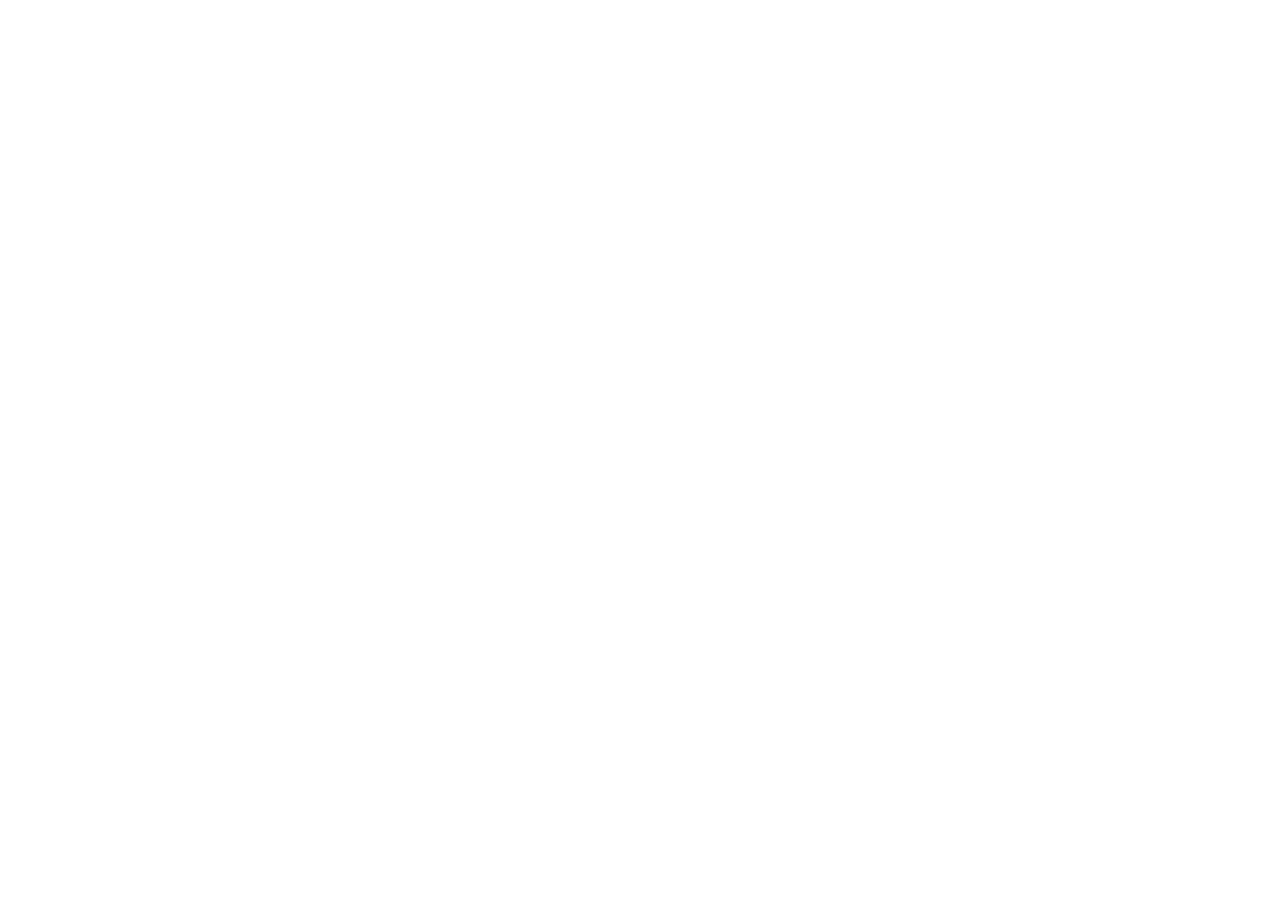
==== index.html @ 17b84e67 "init project" ====
<!DOCTYPE html>
<html lang="en">

<head>
    <meta charset="UTF-8">
    <meta name="viewport" content="width=device-width, initial-scale=1.0">
    <title>Document</title>
</head>

<body>

</body>

</html>
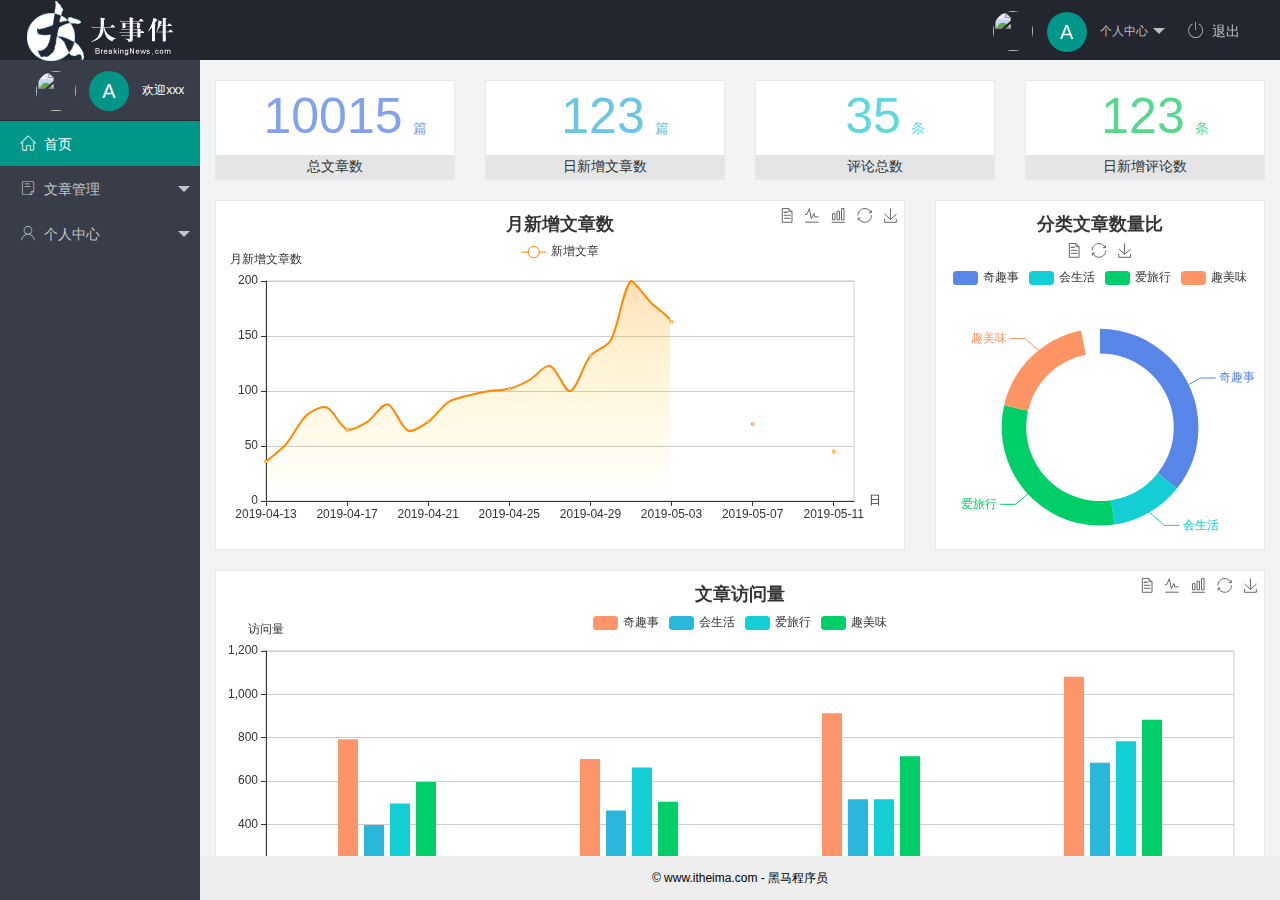
==== commit dbd48afc: "完成了主页功能的开发" ====
--- a/index.html
+++ b/index.html
@@ -4,11 +4,120 @@
 <head>
     <meta charset="UTF-8">
     <meta name="viewport" content="width=device-width, initial-scale=1.0">
-    <title>Document</title>
+    <title>后台主页</title>
+    <!-- 导入layui样式表 -->
+    <link rel="stylesheet" href="./assets/lib/layui/css/layui.css">
+    <!-- 导入第三方图标库 -->
+    <link rel="stylesheet" href="./assets/fonts/iconfont.css">
+    <!-- 导入自己的样式表 -->
+    <link rel="stylesheet" href="./assets/css/index.css">
 </head>
 
-<body>
+<body class="layui-layout-body">
+    <div class="layui-layout layui-layout-admin">
+        <div class="layui-header">
+            <div class="layui-logo">
+                <img src="./assets/images/logo.png" alt="" />
+            </div>
+            <!-- 头部区域（可配合layui已有的水平导航） -->
+            <ul class="layui-nav layui-layout-right">
+                <li class="layui-nav-item">
+                    <a href="javascript:;" class="userinfo">
+                        <img src="http://t.cn/RCzsdCq" class="layui-nav-img">
+                        <span class="text-avatar">A</span> 个人中心
+                    </a>
+                    <dl class="layui-nav-child">
+                        <dd><a href="">基本资料</a></dd>
+                        <dd><a href="">更换头像</a></dd>
+                        <dd><a href="">重置密码</a></dd>
+                    </dl>
+                </li>
+                <li class="layui-nav-item">
+                    <a href="javascript:;" id="btnLogout">
+                        <span class="iconfont icon-tuichu"></span>退出
+                    </a>
+                </li>
+            </ul>
+        </div>
 
+        <div class="layui-side layui-bg-black">
+            <div class="layui-side-scroll">
+                <div class="userinfo">
+                    <img src="http://t.cn/RCzsdCq" class="layui-nav-img">
+                    <span class="text-avatar">A</span>
+                    <span id="welcome">欢迎xxx</span>
+                </div>
+                <!-- 左侧导航区域（可配合layui已有的垂直导航） -->
+                <ul class="layui-nav layui-nav-tree" lay-shrink="all">
+                    <li class="layui-nav-item layui-this">
+                        <a href="./home/dashboard.html" target="fm"> <span class="iconfont icon-home"></span>首页
+                        </a>
+                    </li>
+                    <li class="layui-nav-item">
+                        <a class="" href="javascript:;">
+                            <span class="iconfont icon-16"></span>文章管理
+                        </a>
+                        <dl class="layui-nav-child">
+                            <dd>
+                                <a href="javascript:;">
+                                    <i class="layui-icon layui-icon-app"></i>文章类别
+                                </a>
+                            </dd>
+                            <dd>
+                                <a href="javascript:;">
+                                    <i class="layui-icon layui-icon-app"></i>文章列表
+                                </a>
+                            </dd>
+                            <dd>
+                                <a href="javascript:;">
+                                    <i class="layui-icon layui-icon-app"></i>发布文章
+                                </a>
+                            </dd>
+                        </dl>
+                    </li>
+                    <li class="layui-nav-item">
+                        <a href="javascript:;">
+                            <span class="iconfont icon-user"></span>个人中心
+                        </a>
+                        <dl class="layui-nav-child">
+                            <dd>
+                                <a href="javascript:;">
+                                    <i class="layui-icon layui-icon-app"></i>基本资料
+                                </a>
+                            </dd>
+                            <dd>
+                                <a href="javascript:;">
+                                    <i class="layui-icon layui-icon-app"></i>更换头像
+                                </a>
+                            </dd>
+                            <dd>
+                                <a href="javascript:;">
+                                    <i class="layui-icon layui-icon-app"></i>重置密码
+                                </a>
+                            </dd>
+                        </dl>
+                    </li>
+                </ul>
+            </div>
+        </div>
+
+        <div class="layui-body">
+            <!-- 内容主体区域 -->
+            <iframe src="./home/dashboard.html" frameborder="0" name="fm"></iframe>
+        </div>
+
+        <div class="layui-footer">
+            <!-- 底部固定区域 -->
+            © www.itheima.com - 黑马程序员
+        </div>
+    </div>
+
+    <script src="./assets/lib/layui/layui.all.js"></script>
+    <!-- 导入jQuery -->
+    <script src="./assets/lib/jquery.js"></script>
+    <script src="./assets/js/baseAPI.js"></script>
+    <!-- 导入自己的JS -->
+    <script src="./assets/js/index.js"></script>
 </body>
 
 </html>--- a/assets/lib/layui/css/layui.css
+++ b/assets/lib/layui/css/layui.css
@@ -0,0 +1,2 @@
+/** layui-v2.5.5 MIT License By https://www.layui.com */
+ .layui-inline,img{display:inline-block;vertical-align:middle}h1,h2,h3,h4,h5,h6{font-weight:400}.layui-edge,.layui-header,.layui-inline,.layui-main{position:relative}.layui-body,.layui-edge,.layui-elip{overflow:hidden}.layui-btn,.layui-edge,.layui-inline,img{vertical-align:middle}.layui-btn,.layui-disabled,.layui-icon,.layui-unselect{-moz-user-select:none;-webkit-user-select:none;-ms-user-select:none}.layui-elip,.layui-form-checkbox span,.layui-form-pane .layui-form-label{text-overflow:ellipsis;white-space:nowrap}.layui-breadcrumb,.layui-tree-btnGroup{visibility:hidden}blockquote,body,button,dd,div,dl,dt,form,h1,h2,h3,h4,h5,h6,input,li,ol,p,pre,td,textarea,th,ul{margin:0;padding:0;-webkit-tap-highlight-color:rgba(0,0,0,0)}a:active,a:hover{outline:0}img{border:none}li{list-style:none}table{border-collapse:collapse;border-spacing:0}h4,h5,h6{font-size:100%}button,input,optgroup,option,select,textarea{font-family:inherit;font-size:inherit;font-style:inherit;font-weight:inherit;outline:0}pre{white-space:pre-wrap;white-space:-moz-pre-wrap;white-space:-pre-wrap;white-space:-o-pre-wrap;word-wrap:break-word}body{line-height:24px;font:14px Helvetica Neue,Helvetica,PingFang SC,Tahoma,Arial,sans-serif}hr{height:1px;margin:10px 0;border:0;clear:both}a{color:#333;text-decoration:none}a:hover{color:#777}a cite{font-style:normal;*cursor:pointer}.layui-border-box,.layui-border-box *{box-sizing:border-box}.layui-box,.layui-box *{box-sizing:content-box}.layui-clear{clear:both;*zoom:1}.layui-clear:after{content:'\20';clear:both;*zoom:1;display:block;height:0}.layui-inline{*display:inline;*zoom:1}.layui-edge{display:inline-block;width:0;height:0;border-width:6px;border-style:dashed;border-color:transparent}.layui-edge-top{top:-4px;border-bottom-color:#999;border-bottom-style:solid}.layui-edge-right{border-left-color:#999;border-left-style:solid}.layui-edge-bottom{top:2px;border-top-color:#999;border-top-style:solid}.layui-edge-left{border-right-color:#999;border-right-style:solid}.layui-disabled,.layui-disabled:hover{color:#d2d2d2!important;cursor:not-allowed!important}.layui-circle{border-radius:100%}.layui-show{display:block!important}.layui-hide{display:none!important}@font-face{font-family:layui-icon;src:url(../font/iconfont.eot?v=250);src:url(../font/iconfont.eot?v=250#iefix) format('embedded-opentype'),url(../font/iconfont.woff2?v=250) format('woff2'),url(../font/iconfont.woff?v=250) format('woff'),url(../font/iconfont.ttf?v=250) format('truetype'),url(../font/iconfont.svg?v=250#layui-icon) format('svg')}.layui-icon{font-family:layui-icon!important;font-size:16px;font-style:normal;-webkit-font-smoothing:antialiased;-moz-osx-font-smoothing:grayscale}.layui-icon-reply-fill:before{content:"\e611"}.layui-icon-set-fill:before{content:"\e614"}.layui-icon-menu-fill:before{content:"\e60f"}.layui-icon-search:before{content:"\e615"}.layui-icon-share:before{content:"\e641"}.layui-icon-set-sm:before{content:"\e620"}.layui-icon-engine:before{content:"\e628"}.layui-icon-close:before{content:"\1006"}.layui-icon-close-fill:before{content:"\1007"}.layui-icon-chart-screen:before{content:"\e629"}.layui-icon-star:before{content:"\e600"}.layui-icon-circle-dot:before{content:"\e617"}.layui-icon-chat:before{content:"\e606"}.layui-icon-release:before{content:"\e609"}.layui-icon-list:before{content:"\e60a"}.layui-icon-chart:before{content:"\e62c"}.layui-icon-ok-circle:before{content:"\1005"}.layui-icon-layim-theme:before{content:"\e61b"}.layui-icon-table:before{content:"\e62d"}.layui-icon-right:before{content:"\e602"}.layui-icon-left:before{content:"\e603"}.layui-icon-cart-simple:before{content:"\e698"}.layui-icon-face-cry:before{content:"\e69c"}.layui-icon-face-smile:before{content:"\e6af"}.layui-icon-survey:before{content:"\e6b2"}.layui-icon-tree:before{content:"\e62e"}.layui-icon-upload-circle:before{content:"\e62f"}.layui-icon-add-circle:before{content:"\e61f"}.layui-icon-download-circle:before{content:"\e601"}.layui-icon-templeate-1:before{content:"\e630"}.layui-icon-util:before{content:"\e631"}.layui-icon-face-surprised:before{content:"\e664"}.layui-icon-edit:before{content:"\e642"}.layui-icon-speaker:before{content:"\e645"}.layui-icon-down:before{content:"\e61a"}.layui-icon-file:before{content:"\e621"}.layui-icon-layouts:before{content:"\e632"}.layui-icon-rate-half:before{content:"\e6c9"}.layui-icon-add-circle-fine:before{content:"\e608"}.layui-icon-prev-circle:before{content:"\e633"}.layui-icon-read:before{content:"\e705"}.layui-icon-404:before{content:"\e61c"}.layui-icon-carousel:before{content:"\e634"}.layui-icon-help:before{content:"\e607"}.layui-icon-code-circle:before{content:"\e635"}.layui-icon-water:before{content:"\e636"}.layui-icon-username:before{content:"\e66f"}.layui-icon-find-fill:before{content:"\e670"}.layui-icon-about:before{content:"\e60b"}.layui-icon-location:before{content:"\e715"}.layui-icon-up:before{content:"\e619"}.layui-icon-pause:before{content:"\e651"}.layui-icon-date:before{content:"\e637"}.layui-icon-layim-uploadfile:before{content:"\e61d"}.layui-icon-delete:before{content:"\e640"}.layui-icon-play:before{content:"\e652"}.layui-icon-top:before{content:"\e604"}.layui-icon-friends:before{content:"\e612"}.layui-icon-refresh-3:before{content:"\e9aa"}.layui-icon-ok:before{content:"\e605"}.layui-icon-layer:before{content:"\e638"}.layui-icon-face-smile-fine:before{content:"\e60c"}.layui-icon-dollar:before{content:"\e659"}.layui-icon-group:before{content:"\e613"}.layui-icon-layim-download:before{content:"\e61e"}.layui-icon-picture-fine:before{content:"\e60d"}.layui-icon-link:before{content:"\e64c"}.layui-icon-diamond:before{content:"\e735"}.layui-icon-log:before{content:"\e60e"}.layui-icon-rate-solid:before{content:"\e67a"}.layui-icon-fonts-del:before{content:"\e64f"}.layui-icon-unlink:before{content:"\e64d"}.layui-icon-fonts-clear:before{content:"\e639"}.layui-icon-triangle-r:before{content:"\e623"}.layui-icon-circle:before{content:"\e63f"}.layui-icon-radio:before{content:"\e643"}.layui-icon-align-center:before{content:"\e647"}.layui-icon-align-right:before{content:"\e648"}.layui-icon-align-left:before{content:"\e649"}.layui-icon-loading-1:before{content:"\e63e"}.layui-icon-return:before{content:"\e65c"}.layui-icon-fonts-strong:before{content:"\e62b"}.layui-icon-upload:before{content:"\e67c"}.layui-icon-dialogue:before{content:"\e63a"}.layui-icon-video:before{content:"\e6ed"}.layui-icon-headset:before{content:"\e6fc"}.layui-icon-cellphone-fine:before{content:"\e63b"}.layui-icon-add-1:before{content:"\e654"}.layui-icon-face-smile-b:before{content:"\e650"}.layui-icon-fonts-html:before{content:"\e64b"}.layui-icon-form:before{content:"\e63c"}.layui-icon-cart:before{content:"\e657"}.layui-icon-camera-fill:before{content:"\e65d"}.layui-icon-tabs:before{content:"\e62a"}.layui-icon-fonts-code:before{content:"\e64e"}.layui-icon-fire:before{content:"\e756"}.layui-icon-set:before{content:"\e716"}.layui-icon-fonts-u:before{content:"\e646"}.layui-icon-triangle-d:before{content:"\e625"}.layui-icon-tips:before{content:"\e702"}.layui-icon-picture:before{content:"\e64a"}.layui-icon-more-vertical:before{content:"\e671"}.layui-icon-flag:before{content:"\e66c"}.layui-icon-loading:before{content:"\e63d"}.layui-icon-fonts-i:before{content:"\e644"}.layui-icon-refresh-1:before{content:"\e666"}.layui-icon-rmb:before{content:"\e65e"}.layui-icon-home:before{content:"\e68e"}.layui-icon-user:before{content:"\e770"}.layui-icon-notice:before{content:"\e667"}.layui-icon-login-weibo:before{content:"\e675"}.layui-icon-voice:before{content:"\e688"}.layui-icon-upload-drag:before{content:"\e681"}.layui-icon-login-qq:before{content:"\e676"}.layui-icon-snowflake:before{content:"\e6b1"}.layui-icon-file-b:before{content:"\e655"}.layui-icon-template:before{content:"\e663"}.layui-icon-auz:before{content:"\e672"}.layui-icon-console:before{content:"\e665"}.layui-icon-app:before{content:"\e653"}.layui-icon-prev:before{content:"\e65a"}.layui-icon-website:before{content:"\e7ae"}.layui-icon-next:before{content:"\e65b"}.layui-icon-component:before{content:"\e857"}.layui-icon-more:before{content:"\e65f"}.layui-icon-login-wechat:before{content:"\e677"}.layui-icon-shrink-right:before{content:"\e668"}.layui-icon-spread-left:before{content:"\e66b"}.layui-icon-camera:before{content:"\e660"}.layui-icon-note:before{content:"\e66e"}.layui-icon-refresh:before{content:"\e669"}.layui-icon-female:before{content:"\e661"}.layui-icon-male:before{content:"\e662"}.layui-icon-password:before{content:"\e673"}.layui-icon-senior:before{content:"\e674"}.layui-icon-theme:before{content:"\e66a"}.layui-icon-tread:before{content:"\e6c5"}.layui-icon-praise:before{content:"\e6c6"}.layui-icon-star-fill:before{content:"\e658"}.layui-icon-rate:before{content:"\e67b"}.layui-icon-template-1:before{content:"\e656"}.layui-icon-vercode:before{content:"\e679"}.layui-icon-cellphone:before{content:"\e678"}.layui-icon-screen-full:before{content:"\e622"}.layui-icon-screen-restore:before{content:"\e758"}.layui-icon-cols:before{content:"\e610"}.layui-icon-export:before{content:"\e67d"}.layui-icon-print:before{content:"\e66d"}.layui-icon-slider:before{content:"\e714"}.layui-icon-addition:before{content:"\e624"}.layui-icon-subtraction:before{content:"\e67e"}.layui-icon-service:before{content:"\e626"}.layui-icon-transfer:before{content:"\e691"}.layui-main{width:1140px;margin:0 auto}.layui-header{z-index:1000;height:60px}.layui-header a:hover{transition:all .5s;-webkit-transition:all .5s}.layui-side{position:fixed;left:0;top:0;bottom:0;z-index:999;width:200px;overflow-x:hidden}.layui-side-scroll{position:relative;width:220px;height:100%;overflow-x:hidden}.layui-body{position:absolute;left:200px;right:0;top:0;bottom:0;z-index:998;width:auto;overflow-y:auto;box-sizing:border-box}.layui-layout-body{overflow:hidden}.layui-layout-admin .layui-header{background-color:#23262E}.layui-layout-admin .layui-side{top:60px;width:200px;overflow-x:hidden}.layui-layout-admin .layui-body{position:fixed;top:60px;bottom:44px}.layui-layout-admin .layui-main{width:auto;margin:0 15px}.layui-layout-admin .layui-footer{position:fixed;left:200px;right:0;bottom:0;height:44px;line-height:44px;padding:0 15px;background-color:#eee}.layui-layout-admin .layui-logo{position:absolute;left:0;top:0;width:200px;height:100%;line-height:60px;text-align:center;color:#009688;font-size:16px}.layui-layout-admin .layui-header .layui-nav{background:0 0}.layui-layout-left{position:absolute!important;left:200px;top:0}.layui-layout-right{position:absolute!important;right:0;top:0}.layui-container{position:relative;margin:0 auto;padding:0 15px;box-sizing:border-box}.layui-fluid{position:relative;margin:0 auto;padding:0 15px}.layui-row:after,.layui-row:before{content:'';display:block;clear:both}.layui-col-lg1,.layui-col-lg10,.layui-col-lg11,.layui-col-lg12,.layui-col-lg2,.layui-col-lg3,.layui-col-lg4,.layui-col-lg5,.layui-col-lg6,.layui-col-lg7,.layui-col-lg8,.layui-col-lg9,.layui-col-md1,.layui-col-md10,.layui-col-md11,.layui-col-md12,.layui-col-md2,.layui-col-md3,.layui-col-md4,.layui-col-md5,.layui-col-md6,.layui-col-md7,.layui-col-md8,.layui-col-md9,.layui-col-sm1,.layui-col-sm10,.layui-col-sm11,.layui-col-sm12,.layui-col-sm2,.layui-col-sm3,.layui-col-sm4,.layui-col-sm5,.layui-col-sm6,.layui-col-sm7,.layui-col-sm8,.layui-col-sm9,.layui-col-xs1,.layui-col-xs10,.layui-col-xs11,.layui-col-xs12,.layui-col-xs2,.layui-col-xs3,.layui-col-xs4,.layui-col-xs5,.layui-col-xs6,.layui-col-xs7,.layui-col-xs8,.layui-col-xs9{position:relative;display:block;box-sizing:border-box}.layui-col-xs1,.layui-col-xs10,.layui-col-xs11,.layui-col-xs12,.layui-col-xs2,.layui-col-xs3,.layui-col-xs4,.layui-col-xs5,.layui-col-xs6,.layui-col-xs7,.layui-col-xs8,.layui-col-xs9{float:left}.layui-col-xs1{width:8.33333333%}.layui-col-xs2{width:16.66666667%}.layui-col-xs3{width:25%}.layui-col-xs4{width:33.33333333%}.layui-col-xs5{width:41.66666667%}.layui-col-xs6{width:50%}.layui-col-xs7{width:58.33333333%}.layui-col-xs8{width:66.66666667%}.layui-col-xs9{width:75%}.layui-col-xs10{width:83.33333333%}.layui-col-xs11{width:91.66666667%}.layui-col-xs12{width:100%}.layui-col-xs-offset1{margin-left:8.33333333%}.layui-col-xs-offset2{margin-left:16.66666667%}.layui-col-xs-offset3{margin-left:25%}.layui-col-xs-offset4{margin-left:33.33333333%}.layui-col-xs-offset5{margin-left:41.66666667%}.layui-col-xs-offset6{margin-left:50%}.layui-col-xs-offset7{margin-left:58.33333333%}.layui-col-xs-offset8{margin-left:66.66666667%}.layui-col-xs-offset9{margin-left:75%}.layui-col-xs-offset10{margin-left:83.33333333%}.layui-col-xs-offset11{margin-left:91.66666667%}.layui-col-xs-offset12{margin-left:100%}@media screen and (max-width:768px){.layui-hide-xs{display:none!important}.layui-show-xs-block{display:block!important}.layui-show-xs-inline{display:inline!important}.layui-show-xs-inline-block{display:inline-block!important}}@media screen and (min-width:768px){.layui-container{width:750px}.layui-hide-sm{display:none!important}.layui-show-sm-block{display:block!important}.layui-show-sm-inline{display:inline!important}.layui-show-sm-inline-block{display:inline-block!important}.layui-col-sm1,.layui-col-sm10,.layui-col-sm11,.layui-col-sm12,.layui-col-sm2,.layui-col-sm3,.layui-col-sm4,.layui-col-sm5,.layui-col-sm6,.layui-col-sm7,.layui-col-sm8,.layui-col-sm9{float:left}.layui-col-sm1{width:8.33333333%}.layui-col-sm2{width:16.66666667%}.layui-col-sm3{width:25%}.layui-col-sm4{width:33.33333333%}.layui-col-sm5{width:41.66666667%}.layui-col-sm6{width:50%}.layui-col-sm7{width:58.33333333%}.layui-col-sm8{width:66.66666667%}.layui-col-sm9{width:75%}.layui-col-sm10{width:83.33333333%}.layui-col-sm11{width:91.66666667%}.layui-col-sm12{width:100%}.layui-col-sm-offset1{margin-left:8.33333333%}.layui-col-sm-offset2{margin-left:16.66666667%}.layui-col-sm-offset3{margin-left:25%}.layui-col-sm-offset4{margin-left:33.33333333%}.layui-col-sm-offset5{margin-left:41.66666667%}.layui-col-sm-offset6{margin-left:50%}.layui-col-sm-offset7{margin-left:58.33333333%}.layui-col-sm-offset8{margin-left:66.66666667%}.layui-col-sm-offset9{margin-left:75%}.layui-col-sm-offset10{margin-left:83.33333333%}.layui-col-sm-offset11{margin-left:91.66666667%}.layui-col-sm-offset12{margin-left:100%}}@media screen and (min-width:992px){.layui-container{width:970px}.layui-hide-md{display:none!important}.layui-show-md-block{display:block!important}.layui-show-md-inline{display:inline!important}.layui-show-md-inline-block{display:inline-block!important}.layui-col-md1,.layui-col-md10,.layui-col-md11,.layui-col-md12,.layui-col-md2,.layui-col-md3,.layui-col-md4,.layui-col-md5,.layui-col-md6,.layui-col-md7,.layui-col-md8,.layui-col-md9{float:left}.layui-col-md1{width:8.33333333%}.layui-col-md2{width:16.66666667%}.layui-col-md3{width:25%}.layui-col-md4{width:33.33333333%}.layui-col-md5{width:41.66666667%}.layui-col-md6{width:50%}.layui-col-md7{width:58.33333333%}.layui-col-md8{width:66.66666667%}.layui-col-md9{width:75%}.layui-col-md10{width:83.33333333%}.layui-col-md11{width:91.66666667%}.layui-col-md12{width:100%}.layui-col-md-offset1{margin-left:8.33333333%}.layui-col-md-offset2{margin-left:16.66666667%}.layui-col-md-offset3{margin-left:25%}.layui-col-md-offset4{margin-left:33.33333333%}.layui-col-md-offset5{margin-left:41.66666667%}.layui-col-md-offset6{margin-left:50%}.layui-col-md-offset7{margin-left:58.33333333%}.layui-col-md-offset8{margin-left:66.66666667%}.layui-col-md-offset9{margin-left:75%}.layui-col-md-offset10{margin-left:83.33333333%}.layui-col-md-offset11{margin-left:91.66666667%}.layui-col-md-offset12{margin-left:100%}}@media screen and (min-width:1200px){.layui-container{width:1170px}.layui-hide-lg{display:none!important}.layui-show-lg-block{display:block!important}.layui-show-lg-inline{display:inline!important}.layui-show-lg-inline-block{display:inline-block!important}.layui-col-lg1,.layui-col-lg10,.layui-col-lg11,.layui-col-lg12,.layui-col-lg2,.layui-col-lg3,.layui-col-lg4,.layui-col-lg5,.layui-col-lg6,.layui-col-lg7,.layui-col-lg8,.layui-col-lg9{float:left}.layui-col-lg1{width:8.33333333%}.layui-col-lg2{width:16.66666667%}.layui-col-lg3{width:25%}.layui-col-lg4{width:33.33333333%}.layui-col-lg5{width:41.66666667%}.layui-col-lg6{width:50%}.layui-col-lg7{width:58.33333333%}.layui-col-lg8{width:66.66666667%}.layui-col-lg9{width:75%}.layui-col-lg10{width:83.33333333%}.layui-col-lg11{width:91.66666667%}.layui-col-lg12{width:100%}.layui-col-lg-offset1{margin-left:8.33333333%}.layui-col-lg-offset2{margin-left:16.66666667%}.layui-col-lg-offset3{margin-left:25%}.layui-col-lg-offset4{margin-left:33.33333333%}.layui-col-lg-offset5{margin-left:41.66666667%}.layui-col-lg-offset6{margin-left:50%}.layui-col-lg-offset7{margin-left:58.33333333%}.layui-col-lg-offset8{margin-left:66.66666667%}.layui-col-lg-offset9{margin-left:75%}.layui-col-lg-offset10{margin-left:83.33333333%}.layui-col-lg-offset11{margin-left:91.66666667%}.layui-col-lg-offset12{margin-left:100%}}.layui-col-space1{margin:-.5px}.layui-col-space1>*{padding:.5px}.layui-col-space3{margin:-1.5px}.layui-col-space3>*{padding:1.5px}.layui-col-space5{margin:-2.5px}.layui-col-space5>*{padding:2.5px}.layui-col-space8{margin:-3.5px}.layui-col-space8>*{padding:3.5px}.layui-col-space10{margin:-5px}.layui-col-space10>*{padding:5px}.layui-col-space12{margin:-6px}.layui-col-space12>*{padding:6px}.layui-col-space15{margin:-7.5px}.layui-col-space15>*{padding:7.5px}.layui-col-space18{margin:-9px}.layui-col-space18>*{padding:9px}.layui-col-space20{margin:-10px}.layui-col-space20>*{padding:10px}.layui-col-space22{margin:-11px}.layui-col-space22>*{padding:11px}.layui-col-space25{margin:-12.5px}.layui-col-space25>*{padding:12.5px}.layui-col-space30{margin:-15px}.layui-col-space30>*{padding:15px}.layui-btn,.layui-input,.layui-select,.layui-textarea,.layui-upload-button{outline:0;-webkit-appearance:none;transition:all .3s;-webkit-transition:all .3s;box-sizing:border-box}.layui-elem-quote{margin-bottom:10px;padding:15px;line-height:22px;border-left:5px solid #009688;border-radius:0 2px 2px 0;background-color:#f2f2f2}.layui-quote-nm{border-style:solid;border-width:1px 1px 1px 5px;background:0 0}.layui-elem-field{margin-bottom:10px;padding:0;border-width:1px;border-style:solid}.layui-elem-field legend{margin-left:20px;padding:0 10px;font-size:20px;font-weight:300}.layui-field-title{margin:10px 0 20px;border-width:1px 0 0}.layui-field-box{padding:10px 15px}.layui-field-title .layui-field-box{padding:10px 0}.layui-progress{position:relative;height:6px;border-radius:20px;background-color:#e2e2e2}.layui-progress-bar{position:absolute;left:0;top:0;width:0;max-width:100%;height:6px;border-radius:20px;text-align:right;background-color:#5FB878;transition:all .3s;-webkit-transition:all .3s}.layui-progress-big,.layui-progress-big .layui-progress-bar{height:18px;line-height:18px}.layui-progress-text{position:relative;top:-20px;line-height:18px;font-size:12px;color:#666}.layui-progress-big .layui-progress-text{position:static;padding:0 10px;color:#fff}.layui-collapse{border-width:1px;border-style:solid;border-radius:2px}.layui-colla-content,.layui-colla-item{border-top-width:1px;border-top-style:solid}.layui-colla-item:first-child{border-top:none}.layui-colla-title{position:relative;height:42px;line-height:42px;padding:0 15px 0 35px;color:#333;background-color:#f2f2f2;cursor:pointer;font-size:14px;overflow:hidden}.layui-colla-content{display:none;padding:10px 15px;line-height:22px;color:#666}.layui-colla-icon{position:absolute;left:15px;top:0;font-size:14px}.layui-card{margin-bottom:15px;border-radius:2px;background-color:#fff;box-shadow:0 1px 2px 0 rgba(0,0,0,.05)}.layui-card:last-child{margin-bottom:0}.layui-card-header{position:relative;height:42px;line-height:42px;padding:0 15px;border-bottom:1px solid #f6f6f6;color:#333;border-radius:2px 2px 0 0;font-size:14px}.layui-bg-black,.layui-bg-blue,.layui-bg-cyan,.layui-bg-green,.layui-bg-orange,.layui-bg-red{color:#fff!important}.layui-card-body{position:relative;padding:10px 15px;line-height:24px}.layui-card-body[pad15]{padding:15px}.layui-card-body[pad20]{padding:20px}.layui-card-body .layui-table{margin:5px 0}.layui-card .layui-tab{margin:0}.layui-panel-window{position:relative;padding:15px;border-radius:0;border-top:5px solid #E6E6E6;background-color:#fff}.layui-auxiliar-moving{position:fixed;left:0;right:0;top:0;bottom:0;width:100%;height:100%;background:0 0;z-index:9999999999}.layui-form-label,.layui-form-mid,.layui-form-select,.layui-input-block,.layui-input-inline,.layui-textarea{position:relative}.layui-bg-red{background-color:#FF5722!important}.layui-bg-orange{background-color:#FFB800!important}.layui-bg-green{background-color:#009688!important}.layui-bg-cyan{background-color:#2F4056!important}.layui-bg-blue{background-color:#1E9FFF!important}.layui-bg-black{background-color:#393D49!important}.layui-bg-gray{background-color:#eee!important;color:#666!important}.layui-badge-rim,.layui-colla-content,.layui-colla-item,.layui-collapse,.layui-elem-field,.layui-form-pane .layui-form-item[pane],.layui-form-pane .layui-form-label,.layui-input,.layui-layedit,.layui-layedit-tool,.layui-quote-nm,.layui-select,.layui-tab-bar,.layui-tab-card,.layui-tab-title,.layui-tab-title .layui-this:after,.layui-textarea{border-color:#e6e6e6}.layui-timeline-item:before,hr{background-color:#e6e6e6}.layui-text{line-height:22px;font-size:14px;color:#666}.layui-text h1,.layui-text h2,.layui-text h3{font-weight:500;color:#333}.layui-text h1{font-size:30px}.layui-text h2{font-size:24px}.layui-text h3{font-size:18px}.layui-text a:not(.layui-btn){color:#01AAED}.layui-text a:not(.layui-btn):hover{text-decoration:underline}.layui-text ul{padding:5px 0 5px 15px}.layui-text ul li{margin-top:5px;list-style-type:disc}.layui-text em,.layui-word-aux{color:#999!important;padding:0 5px!important}.layui-btn{display:inline-block;height:38px;line-height:38px;padding:0 18px;background-color:#009688;color:#fff;white-space:nowrap;text-align:center;font-size:14px;border:none;border-radius:2px;cursor:pointer}.layui-btn:hover{opacity:.8;filter:alpha(opacity=80);color:#fff}.layui-btn:active{opacity:1;filter:alpha(opacity=100)}.layui-btn+.layui-btn{margin-left:10px}.layui-btn-container{font-size:0}.layui-btn-container .layui-btn{margin-right:10px;margin-bottom:10px}.layui-btn-container .layui-btn+.layui-btn{margin-left:0}.layui-table .layui-btn-container .layui-btn{margin-bottom:9px}.layui-btn-radius{border-radius:100px}.layui-btn .layui-icon{margin-right:3px;font-size:18px;vertical-align:bottom;vertical-align:middle\9}.layui-btn-primary{border:1px solid #C9C9C9;background-color:#fff;color:#555}.layui-btn-primary:hover{border-color:#009688;color:#333}.layui-btn-normal{background-color:#1E9FFF}.layui-btn-warm{background-color:#FFB800}.layui-btn-danger{background-color:#FF5722}.layui-btn-checked{background-color:#5FB878}.layui-btn-disabled,.layui-btn-disabled:active,.layui-btn-disabled:hover{border:1px solid #e6e6e6;background-color:#FBFBFB;color:#C9C9C9;cursor:not-allowed;opacity:1}.layui-btn-lg{height:44px;line-height:44px;padding:0 25px;font-size:16px}.layui-btn-sm{height:30px;line-height:30px;padding:0 10px;font-size:12px}.layui-btn-sm i{font-size:16px!important}.layui-btn-xs{height:22px;line-height:22px;padding:0 5px;font-size:12px}.layui-btn-xs i{font-size:14px!important}.layui-btn-group{display:inline-block;vertical-align:middle;font-size:0}.layui-btn-group .layui-btn{margin-left:0!important;margin-right:0!important;border-left:1px solid rgba(255,255,255,.5);border-radius:0}.layui-btn-group .layui-btn-primary{border-left:none}.layui-btn-group .layui-btn-primary:hover{border-color:#C9C9C9;color:#009688}.layui-btn-group .layui-btn:first-child{border-left:none;border-radius:2px 0 0 2px}.layui-btn-group .layui-btn-primary:first-child{border-left:1px solid #c9c9c9}.layui-btn-group .layui-btn:last-child{border-radius:0 2px 2px 0}.layui-btn-group .layui-btn+.layui-btn{margin-left:0}.layui-btn-group+.layui-btn-group{margin-left:10px}.layui-btn-fluid{width:100%}.layui-input,.layui-select,.layui-textarea{height:38px;line-height:1.3;line-height:38px\9;border-width:1px;border-style:solid;background-color:#fff;border-radius:2px}.layui-input::-webkit-input-placeholder,.layui-select::-webkit-input-placeholder,.layui-textarea::-webkit-input-placeholder{line-height:1.3}.layui-input,.layui-textarea{display:block;width:100%;padding-left:10px}.layui-input:hover,.layui-textarea:hover{border-color:#D2D2D2!important}.layui-input:focus,.layui-textarea:focus{border-color:#C9C9C9!important}.layui-textarea{min-height:100px;height:auto;line-height:20px;padding:6px 10px;resize:vertical}.layui-select{padding:0 10px}.layui-form input[type=checkbox],.layui-form input[type=radio],.layui-form select{display:none}.layui-form [lay-ignore]{display:initial}.layui-form-item{margin-bottom:15px;clear:both;*zoom:1}.layui-form-item:after{content:'\20';clear:both;*zoom:1;display:block;height:0}.layui-form-label{float:left;display:block;padding:9px 15px;width:80px;font-weight:400;line-height:20px;text-align:right}.layui-form-label-col{display:block;float:none;padding:9px 0;line-height:20px;text-align:left}.layui-form-item .layui-inline{margin-bottom:5px;margin-right:10px}.layui-input-block{margin-left:110px;min-height:36px}.layui-input-inline{display:inline-block;vertical-align:middle}.layui-form-item .layui-input-inline{float:left;width:190px;margin-right:10px}.layui-form-text .layui-input-inline{width:auto}.layui-form-mid{float:left;display:block;padding:9px 0!important;line-height:20px;margin-right:10px}.layui-form-danger+.layui-form-select .layui-input,.layui-form-danger:focus{border-color:#FF5722!important}.layui-form-select .layui-input{padding-right:30px;cursor:pointer}.layui-form-select .layui-edge{position:absolute;right:10px;top:50%;margin-top:-3px;cursor:pointer;border-width:6px;border-top-color:#c2c2c2;border-top-style:solid;transition:all .3s;-webkit-transition:all .3s}.layui-form-select dl{display:none;position:absolute;left:0;top:42px;padding:5px 0;z-index:899;min-width:100%;border:1px solid #d2d2d2;max-height:300px;overflow-y:auto;background-color:#fff;border-radius:2px;box-shadow:0 2px 4px rgba(0,0,0,.12);box-sizing:border-box}.layui-form-select dl dd,.layui-form-select dl dt{padding:0 10px;line-height:36px;white-space:nowrap;overflow:hidden;text-overflow:ellipsis}.layui-form-select dl dt{font-size:12px;color:#999}.layui-form-select dl dd{cursor:pointer}.layui-form-select dl dd:hover{background-color:#f2f2f2;-webkit-transition:.5s all;transition:.5s all}.layui-form-select .layui-select-group dd{padding-left:20px}.layui-form-select dl dd.layui-select-tips{padding-left:10px!important;color:#999}.layui-form-select dl dd.layui-this{background-color:#5FB878;color:#fff}.layui-form-checkbox,.layui-form-select dl dd.layui-disabled{background-color:#fff}.layui-form-selected dl{display:block}.layui-form-checkbox,.layui-form-checkbox *,.layui-form-switch{display:inline-block;vertical-align:middle}.layui-form-selected .layui-edge{margin-top:-9px;-webkit-transform:rotate(180deg);transform:rotate(180deg);margin-top:-3px\9}:root .layui-form-selected .layui-edge{margin-top:-9px\0/IE9}.layui-form-selectup dl{top:auto;bottom:42px}.layui-select-none{margin:5px 0;text-align:center;color:#999}.layui-select-disabled .layui-disabled{border-color:#eee!important}.layui-select-disabled .layui-edge{border-top-color:#d2d2d2}.layui-form-checkbox{position:relative;height:30px;line-height:30px;margin-right:10px;padding-right:30px;cursor:pointer;font-size:0;-webkit-transition:.1s linear;transition:.1s linear;box-sizing:border-box}.layui-form-checkbox span{padding:0 10px;height:100%;font-size:14px;border-radius:2px 0 0 2px;background-color:#d2d2d2;color:#fff;overflow:hidden}.layui-form-checkbox:hover span{background-color:#c2c2c2}.layui-form-checkbox i{position:absolute;right:0;top:0;width:30px;height:28px;border:1px solid #d2d2d2;border-left:none;border-radius:0 2px 2px 0;color:#fff;font-size:20px;text-align:center}.layui-form-checkbox:hover i{border-color:#c2c2c2;color:#c2c2c2}.layui-form-checked,.layui-form-checked:hover{border-color:#5FB878}.layui-form-checked span,.layui-form-checked:hover span{background-color:#5FB878}.layui-form-checked i,.layui-form-checked:hover i{color:#5FB878}.layui-form-item .layui-form-checkbox{margin-top:4px}.layui-form-checkbox[lay-skin=primary]{height:auto!important;line-height:normal!important;min-width:18px;min-height:18px;border:none!important;margin-right:0;padding-left:28px;padding-right:0;background:0 0}.layui-form-checkbox[lay-skin=primary] span{padding-left:0;padding-right:15px;line-height:18px;background:0 0;color:#666}.layui-form-checkbox[lay-skin=primary] i{right:auto;left:0;width:16px;height:16px;line-height:16px;border:1px solid #d2d2d2;font-size:12px;border-radius:2px;background-color:#fff;-webkit-transition:.1s linear;transition:.1s linear}.layui-form-checkbox[lay-skin=primary]:hover i{border-color:#5FB878;color:#fff}.layui-form-checked[lay-skin=primary] i{border-color:#5FB878!important;background-color:#5FB878;color:#fff}.layui-checkbox-disbaled[lay-skin=primary] span{background:0 0!important;color:#c2c2c2}.layui-checkbox-disbaled[lay-skin=primary]:hover i{border-color:#d2d2d2}.layui-form-item .layui-form-checkbox[lay-skin=primary]{margin-top:10px}.layui-form-switch{position:relative;height:22px;line-height:22px;min-width:35px;padding:0 5px;margin-top:8px;border:1px solid #d2d2d2;border-radius:20px;cursor:pointer;background-color:#fff;-webkit-transition:.1s linear;transition:.1s linear}.layui-form-switch i{position:absolute;left:5px;top:3px;width:16px;height:16px;border-radius:20px;background-color:#d2d2d2;-webkit-transition:.1s linear;transition:.1s linear}.layui-form-switch em{position:relative;top:0;width:25px;margin-left:21px;padding:0!important;text-align:center!important;color:#999!important;font-style:normal!important;font-size:12px}.layui-form-onswitch{border-color:#5FB878;background-color:#5FB878}.layui-checkbox-disbaled,.layui-checkbox-disbaled i{border-color:#e2e2e2!important}.layui-form-onswitch i{left:100%;margin-left:-21px;background-color:#fff}.layui-form-onswitch em{margin-left:5px;margin-right:21px;color:#fff!important}.layui-checkbox-disbaled span{background-color:#e2e2e2!important}.layui-checkbox-disbaled:hover i{color:#fff!important}[lay-radio]{display:none}.layui-form-radio,.layui-form-radio *{display:inline-block;vertical-align:middle}.layui-form-radio{line-height:28px;margin:6px 10px 0 0;padding-right:10px;cursor:pointer;font-size:0}.layui-form-radio *{font-size:14px}.layui-form-radio>i{margin-right:8px;font-size:22px;color:#c2c2c2}.layui-form-radio>i:hover,.layui-form-radioed>i{color:#5FB878}.layui-radio-disbaled>i{color:#e2e2e2!important}.layui-form-pane .layui-form-label{width:110px;padding:8px 15px;height:38px;line-height:20px;border-width:1px;border-style:solid;border-radius:2px 0 0 2px;text-align:center;background-color:#FBFBFB;overflow:hidden;box-sizing:border-box}.layui-form-pane .layui-input-inline{margin-left:-1px}.layui-form-pane .layui-input-block{margin-left:110px;left:-1px}.layui-form-pane .layui-input{border-radius:0 2px 2px 0}.layui-form-pane .layui-form-text .layui-form-label{float:none;width:100%;border-radius:2px;box-sizing:border-box;text-align:left}.layui-form-pane .layui-form-text .layui-input-inline{display:block;margin:0;top:-1px;clear:both}.layui-form-pane .layui-form-text .layui-input-block{margin:0;left:0;top:-1px}.layui-form-pane .layui-form-text .layui-textarea{min-height:100px;border-radius:0 0 2px 2px}.layui-form-pane .layui-form-checkbox{margin:4px 0 4px 10px}.layui-form-pane .layui-form-radio,.layui-form-pane .layui-form-switch{margin-top:6px;margin-left:10px}.layui-form-pane .layui-form-item[pane]{position:relative;border-width:1px;border-style:solid}.layui-form-pane .layui-form-item[pane] .layui-form-label{position:absolute;left:0;top:0;height:100%;border-width:0 1px 0 0}.layui-form-pane .layui-form-item[pane] .layui-input-inline{margin-left:110px}@media screen and (max-width:450px){.layui-form-item .layui-form-label{text-overflow:ellipsis;overflow:hidden;white-space:nowrap}.layui-form-item .layui-inline{display:block;margin-right:0;margin-bottom:20px;clear:both}.layui-form-item .layui-inline:after{content:'\20';clear:both;display:block;height:0}.layui-form-item .layui-input-inline{display:block;float:none;left:-3px;width:auto;margin:0 0 10px 112px}.layui-form-item .layui-input-inline+.layui-form-mid{margin-left:110px;top:-5px;padding:0}.layui-form-item .layui-form-checkbox{margin-right:5px;margin-bottom:5px}}.layui-layedit{border-width:1px;border-style:solid;border-radius:2px}.layui-layedit-tool{padding:3px 5px;border-bottom-width:1px;border-bottom-style:solid;font-size:0}.layedit-tool-fixed{position:fixed;top:0;border-top:1px solid #e2e2e2}.layui-layedit-tool .layedit-tool-mid,.layui-layedit-tool .layui-icon{display:inline-block;vertical-align:middle;text-align:center;font-size:14px}.layui-layedit-tool .layui-icon{position:relative;width:32px;height:30px;line-height:30px;margin:3px 5px;color:#777;cursor:pointer;border-radius:2px}.layui-layedit-tool .layui-icon:hover{color:#393D49}.layui-layedit-tool .layui-icon:active{color:#000}.layui-layedit-tool .layedit-tool-active{background-color:#e2e2e2;color:#000}.layui-layedit-tool .layui-disabled,.layui-layedit-tool .layui-disabled:hover{color:#d2d2d2;cursor:not-allowed}.layui-layedit-tool .layedit-tool-mid{width:1px;height:18px;margin:0 10px;background-color:#d2d2d2}.layedit-tool-html{width:50px!important;font-size:30px!important}.layedit-tool-b,.layedit-tool-code,.layedit-tool-help{font-size:16px!important}.layedit-tool-d,.layedit-tool-face,.layedit-tool-image,.layedit-tool-unlink{font-size:18px!important}.layedit-tool-image input{position:absolute;font-size:0;left:0;top:0;width:100%;height:100%;opacity:.01;filter:Alpha(opacity=1);cursor:pointer}.layui-layedit-iframe iframe{display:block;width:100%}#LAY_layedit_code{overflow:hidden}.layui-laypage{display:inline-block;*display:inline;*zoom:1;vertical-align:middle;margin:10px 0;font-size:0}.layui-laypage>a:first-child,.layui-laypage>a:first-child em{border-radius:2px 0 0 2px}.layui-laypage>a:last-child,.layui-laypage>a:last-child em{border-radius:0 2px 2px 0}.layui-laypage>:first-child{margin-left:0!important}.layui-laypage>:last-child{margin-right:0!important}.layui-laypage a,.layui-laypage button,.layui-laypage input,.layui-laypage select,.layui-laypage span{border:1px solid #e2e2e2}.layui-laypage a,.layui-laypage span{display:inline-block;*display:inline;*zoom:1;vertical-align:middle;padding:0 15px;height:28px;line-height:28px;margin:0 -1px 5px 0;background-color:#fff;color:#333;font-size:12px}.layui-flow-more a *,.layui-laypage input,.layui-table-view select[lay-ignore]{display:inline-block}.layui-laypage a:hover{color:#009688}.layui-laypage em{font-style:normal}.layui-laypage .layui-laypage-spr{color:#999;font-weight:700}.layui-laypage a{text-decoration:none}.layui-laypage .layui-laypage-curr{position:relative}.layui-laypage .layui-laypage-curr em{position:relative;color:#fff}.layui-laypage .layui-laypage-curr .layui-laypage-em{position:absolute;left:-1px;top:-1px;padding:1px;width:100%;height:100%;background-color:#009688}.layui-laypage-em{border-radius:2px}.layui-laypage-next em,.layui-laypage-prev em{font-family:Sim sun;font-size:16px}.layui-laypage .layui-laypage-count,.layui-laypage .layui-laypage-limits,.layui-laypage .layui-laypage-refresh,.layui-laypage .layui-laypage-skip{margin-left:10px;margin-right:10px;padding:0;border:none}.layui-laypage .layui-laypage-limits,.layui-laypage .layui-laypage-refresh{vertical-align:top}.layui-laypage .layui-laypage-refresh i{font-size:18px;cursor:pointer}.layui-laypage select{height:22px;padding:3px;border-radius:2px;cursor:pointer}.layui-laypage .layui-laypage-skip{height:30px;line-height:30px;color:#999}.layui-laypage button,.layui-laypage input{height:30px;line-height:30px;border-radius:2px;vertical-align:top;background-color:#fff;box-sizing:border-box}.layui-laypage input{width:40px;margin:0 10px;padding:0 3px;text-align:center}.layui-laypage input:focus,.layui-laypage select:focus{border-color:#009688!important}.layui-laypage button{margin-left:10px;padding:0 10px;cursor:pointer}.layui-table,.layui-table-view{margin:10px 0}.layui-flow-more{margin:10px 0;text-align:center;color:#999;font-size:14px}.layui-flow-more a{height:32px;line-height:32px}.layui-flow-more a *{vertical-align:top}.layui-flow-more a cite{padding:0 20px;border-radius:3px;background-color:#eee;color:#333;font-style:normal}.layui-flow-more a cite:hover{opacity:.8}.layui-flow-more a i{font-size:30px;color:#737383}.layui-table{width:100%;background-color:#fff;color:#666}.layui-table tr{transition:all .3s;-webkit-transition:all .3s}.layui-table th{text-align:left;font-weight:400}.layui-table tbody tr:hover,.layui-table thead tr,.layui-table-click,.layui-table-header,.layui-table-hover,.layui-table-mend,.layui-table-patch,.layui-table-tool,.layui-table-total,.layui-table-total tr,.layui-table[lay-even] tr:nth-child(even){background-color:#f2f2f2}.layui-table td,.layui-table th,.layui-table-col-set,.layui-table-fixed-r,.layui-table-grid-down,.layui-table-header,.layui-table-page,.layui-table-tips-main,.layui-table-tool,.layui-table-total,.layui-table-view,.layui-table[lay-skin=line],.layui-table[lay-skin=row]{border-width:1px;border-style:solid;border-color:#e6e6e6}.layui-table td,.layui-table th{position:relative;padding:9px 15px;min-height:20px;line-height:20px;font-size:14px}.layui-table[lay-skin=line] td,.layui-table[lay-skin=line] th{border-width:0 0 1px}.layui-table[lay-skin=row] td,.layui-table[lay-skin=row] th{border-width:0 1px 0 0}.layui-table[lay-skin=nob] td,.layui-table[lay-skin=nob] th{border:none}.layui-table img{max-width:100px}.layui-table[lay-size=lg] td,.layui-table[lay-size=lg] th{padding:15px 30px}.layui-table-view .layui-table[lay-size=lg] .layui-table-cell{height:40px;line-height:40px}.layui-table[lay-size=sm] td,.layui-table[lay-size=sm] th{font-size:12px;padding:5px 10px}.layui-table-view .layui-table[lay-size=sm] .layui-table-cell{height:20px;line-height:20px}.layui-table[lay-data]{display:none}.layui-table-box{position:relative;overflow:hidden}.layui-table-view .layui-table{position:relative;width:auto;margin:0}.layui-table-view .layui-table[lay-skin=line]{border-width:0 1px 0 0}.layui-table-view .layui-table[lay-skin=row]{border-width:0 0 1px}.layui-table-view .layui-table td,.layui-table-view .layui-table th{padding:5px 0;border-top:none;border-left:none}.layui-table-view .layui-table th.layui-unselect .layui-table-cell span{cursor:pointer}.layui-table-view .layui-table td{cursor:default}.layui-table-view .layui-table td[data-edit=text]{cursor:text}.layui-table-view .layui-form-checkbox[lay-skin=primary] i{width:18px;height:18px}.layui-table-view .layui-form-radio{line-height:0;padding:0}.layui-table-view .layui-form-radio>i{margin:0;font-size:20px}.layui-table-init{position:absolute;left:0;top:0;width:100%;height:100%;text-align:center;z-index:110}.layui-table-init .layui-icon{position:absolute;left:50%;top:50%;margin:-15px 0 0 -15px;font-size:30px;color:#c2c2c2}.layui-table-header{border-width:0 0 1px;overflow:hidden}.layui-table-header .layui-table{margin-bottom:-1px}.layui-table-tool .layui-inline[lay-event]{position:relative;width:26px;height:26px;padding:5px;line-height:16px;margin-right:10px;text-align:center;color:#333;border:1px solid #ccc;cursor:pointer;-webkit-transition:.5s all;transition:.5s all}.layui-table-tool .layui-inline[lay-event]:hover{border:1px solid #999}.layui-table-tool-temp{padding-right:120px}.layui-table-tool-self{position:absolute;right:17px;top:10px}.layui-table-tool .layui-table-tool-self .layui-inline[lay-event]{margin:0 0 0 10px}.layui-table-tool-panel{position:absolute;top:29px;left:-1px;padding:5px 0;min-width:150px;min-height:40px;border:1px solid #d2d2d2;text-align:left;overflow-y:auto;background-color:#fff;box-shadow:0 2px 4px rgba(0,0,0,.12)}.layui-table-cell,.layui-table-tool-panel li{overflow:hidden;text-overflow:ellipsis;white-space:nowrap}.layui-table-tool-panel li{padding:0 10px;line-height:30px;-webkit-transition:.5s all;transition:.5s all}.layui-table-tool-panel li .layui-form-checkbox[lay-skin=primary]{width:100%;padding-left:28px}.layui-table-tool-panel li:hover{background-color:#f2f2f2}.layui-table-tool-panel li .layui-form-checkbox[lay-skin=primary] i{position:absolute;left:0;top:0}.layui-table-tool-panel li .layui-form-checkbox[lay-skin=primary] span{padding:0}.layui-table-tool .layui-table-tool-self .layui-table-tool-panel{left:auto;right:-1px}.layui-table-col-set{position:absolute;right:0;top:0;width:20px;height:100%;border-width:0 0 0 1px;background-color:#fff}.layui-table-sort{width:10px;height:20px;margin-left:5px;cursor:pointer!important}.layui-table-sort .layui-edge{position:absolute;left:5px;border-width:5px}.layui-table-sort .layui-table-sort-asc{top:3px;border-top:none;border-bottom-style:solid;border-bottom-color:#b2b2b2}.layui-table-sort .layui-table-sort-asc:hover{border-bottom-color:#666}.layui-table-sort .layui-table-sort-desc{bottom:5px;border-bottom:none;border-top-style:solid;border-top-color:#b2b2b2}.layui-table-sort .layui-table-sort-desc:hover{border-top-color:#666}.layui-table-sort[lay-sort=asc] .layui-table-sort-asc{border-bottom-color:#000}.layui-table-sort[lay-sort=desc] .layui-table-sort-desc{border-top-color:#000}.layui-table-cell{height:28px;line-height:28px;padding:0 15px;position:relative;box-sizing:border-box}.layui-table-cell .layui-form-checkbox[lay-skin=primary]{top:-1px;padding:0}.layui-table-cell .layui-table-link{color:#01AAED}.laytable-cell-checkbox,.laytable-cell-numbers,.laytable-cell-radio,.laytable-cell-space{padding:0;text-align:center}.layui-table-body{position:relative;overflow:auto;margin-right:-1px;margin-bottom:-1px}.layui-table-body .layui-none{line-height:26px;padding:15px;text-align:center;color:#999}.layui-table-fixed{position:absolute;left:0;top:0;z-index:101}.layui-table-fixed .layui-table-body{overflow:hidden}.layui-table-fixed-l{box-shadow:0 -1px 8px rgba(0,0,0,.08)}.layui-table-fixed-r{left:auto;right:-1px;border-width:0 0 0 1px;box-shadow:-1px 0 8px rgba(0,0,0,.08)}.layui-table-fixed-r .layui-table-header{position:relative;overflow:visible}.layui-table-mend{position:absolute;right:-49px;top:0;height:100%;width:50px}.layui-table-tool{position:relative;z-index:890;width:100%;min-height:50px;line-height:30px;padding:10px 15px;border-width:0 0 1px}.layui-table-tool .layui-btn-container{margin-bottom:-10px}.layui-table-page,.layui-table-total{border-width:1px 0 0;margin-bottom:-1px;overflow:hidden}.layui-table-page{position:relative;width:100%;padding:7px 7px 0;height:41px;font-size:12px;white-space:nowrap}.layui-table-page>div{height:26px}.layui-table-page .layui-laypage{margin:0}.layui-table-page .layui-laypage a,.layui-table-page .layui-laypage span{height:26px;line-height:26px;margin-bottom:10px;border:none;background:0 0}.layui-table-page .layui-laypage a,.layui-table-page .layui-laypage span.layui-laypage-curr{padding:0 12px}.layui-table-page .layui-laypage span{margin-left:0;padding:0}.layui-table-page .layui-laypage .layui-laypage-prev{margin-left:-7px!important}.layui-table-page .layui-laypage .layui-laypage-curr .layui-laypage-em{left:0;top:0;padding:0}.layui-table-page .layui-laypage button,.layui-table-page .layui-laypage input{height:26px;line-height:26px}.layui-table-page .layui-laypage input{width:40px}.layui-table-page .layui-laypage button{padding:0 10px}.layui-table-page select{height:18px}.layui-table-patch .layui-table-cell{padding:0;width:30px}.layui-table-edit{position:absolute;left:0;top:0;width:100%;height:100%;padding:0 14px 1px;border-radius:0;box-shadow:1px 1px 20px rgba(0,0,0,.15)}.layui-table-edit:focus{border-color:#5FB878!important}select.layui-table-edit{padding:0 0 0 10px;border-color:#C9C9C9}.layui-table-view .layui-form-checkbox,.layui-table-view .layui-form-radio,.layui-table-view .layui-form-switch{top:0;margin:0;box-sizing:content-box}.layui-table-view .layui-form-checkbox{top:-1px;height:26px;line-height:26px}.layui-table-view .layui-form-checkbox i{height:26px}.layui-table-grid .layui-table-cell{overflow:visible}.layui-table-grid-down{position:absolute;top:0;right:0;width:26px;height:100%;padding:5px 0;border-width:0 0 0 1px;text-align:center;background-color:#fff;color:#999;cursor:pointer}.layui-table-grid-down .layui-icon{position:absolute;top:50%;left:50%;margin:-8px 0 0 -8px}.layui-table-grid-down:hover{background-color:#fbfbfb}body .layui-table-tips .layui-layer-content{background:0 0;padding:0;box-shadow:0 1px 6px rgba(0,0,0,.12)}.layui-table-tips-main{margin:-44px 0 0 -1px;max-height:150px;padding:8px 15px;font-size:14px;overflow-y:scroll;background-color:#fff;color:#666}.layui-table-tips-c{position:absolute;right:-3px;top:-13px;width:20px;height:20px;padding:3px;cursor:pointer;background-color:#666;border-radius:50%;color:#fff}.layui-table-tips-c:hover{background-color:#777}.layui-table-tips-c:before{position:relative;right:-2px}.layui-upload-file{display:none!important;opacity:.01;filter:Alpha(opacity=1)}.layui-upload-drag,.layui-upload-form,.layui-upload-wrap{display:inline-block}.layui-upload-list{margin:10px 0}.layui-upload-choose{padding:0 10px;color:#999}.layui-upload-drag{position:relative;padding:30px;border:1px dashed #e2e2e2;background-color:#fff;text-align:center;cursor:pointer;color:#999}.layui-upload-drag .layui-icon{font-size:50px;color:#009688}.layui-upload-drag[lay-over]{border-color:#009688}.layui-upload-iframe{position:absolute;width:0;height:0;border:0;visibility:hidden}.layui-upload-wrap{position:relative;vertical-align:middle}.layui-upload-wrap .layui-upload-file{display:block!important;position:absolute;left:0;top:0;z-index:10;font-size:100px;width:100%;height:100%;opacity:.01;filter:Alpha(opacity=1);cursor:pointer}.layui-transfer-active,.layui-transfer-box{display:inline-block;vertical-align:middle}.layui-transfer-box,.layui-transfer-header,.layui-transfer-search{border-width:0;border-style:solid;border-color:#e6e6e6}.layui-transfer-box{position:relative;border-width:1px;width:200px;height:360px;border-radius:2px;background-color:#fff}.layui-transfer-box .layui-form-checkbox{width:100%;margin:0!important}.layui-transfer-header{height:38px;line-height:38px;padding:0 10px;border-bottom-width:1px}.layui-transfer-search{position:relative;padding:10px;border-bottom-width:1px}.layui-transfer-search .layui-input{height:32px;padding-left:30px;font-size:12px}.layui-transfer-search .layui-icon-search{position:absolute;left:20px;top:50%;margin-top:-8px;color:#666}.layui-transfer-active{margin:0 15px}.layui-transfer-active .layui-btn{display:block;margin:0;padding:0 15px;background-color:#5FB878;border-color:#5FB878;color:#fff}.layui-transfer-active .layui-btn-disabled{background-color:#FBFBFB;border-color:#e6e6e6;color:#C9C9C9}.layui-transfer-active .layui-btn:first-child{margin-bottom:15px}.layui-transfer-active .layui-btn .layui-icon{margin:0;font-size:14px!important}.layui-transfer-data{padding:5px 0;overflow:auto}.layui-transfer-data li{height:32px;line-height:32px;padding:0 10px}.layui-transfer-data li:hover{background-color:#f2f2f2;transition:.5s all}.layui-transfer-data .layui-none{padding:15px 10px;text-align:center;color:#999}.layui-nav{position:relative;padding:0 20px;background-color:#393D49;color:#fff;border-radius:2px;font-size:0;box-sizing:border-box}.layui-nav *{font-size:14px}.layui-nav .layui-nav-item{position:relative;display:inline-block;*display:inline;*zoom:1;vertical-align:middle;line-height:60px}.layui-nav .layui-nav-item a{display:block;padding:0 20px;color:#fff;color:rgba(255,255,255,.7);transition:all .3s;-webkit-transition:all .3s}.layui-nav .layui-this:after,.layui-nav-bar,.layui-nav-tree .layui-nav-itemed:after{position:absolute;left:0;top:0;width:0;height:5px;background-color:#5FB878;transition:all .2s;-webkit-transition:all .2s}.layui-nav-bar{z-index:1000}.layui-nav .layui-nav-item a:hover,.layui-nav .layui-this a{color:#fff}.layui-nav .layui-this:after{content:'';top:auto;bottom:0;width:100%}.layui-nav-img{width:30px;height:30px;margin-right:10px;border-radius:50%}.layui-nav .layui-nav-more{content:'';width:0;height:0;border-style:solid dashed dashed;border-color:#fff transparent transparent;overflow:hidden;cursor:pointer;transition:all .2s;-webkit-transition:all .2s;position:absolute;top:50%;right:3px;margin-top:-3px;border-width:6px;border-top-color:rgba(255,255,255,.7)}.layui-nav .layui-nav-mored,.layui-nav-itemed>a .layui-nav-more{margin-top:-9px;border-style:dashed dashed solid;border-color:transparent transparent #fff}.layui-nav-child{display:none;position:absolute;left:0;top:65px;min-width:100%;line-height:36px;padding:5px 0;box-shadow:0 2px 4px rgba(0,0,0,.12);border:1px solid #d2d2d2;background-color:#fff;z-index:100;border-radius:2px;white-space:nowrap}.layui-nav .layui-nav-child a{color:#333}.layui-nav .layui-nav-child a:hover{background-color:#f2f2f2;color:#000}.layui-nav-child dd{position:relative}.layui-nav .layui-nav-child dd.layui-this a,.layui-nav-child dd.layui-this{background-color:#5FB878;color:#fff}.layui-nav-child dd.layui-this:after{display:none}.layui-nav-tree{width:200px;padding:0}.layui-nav-tree .layui-nav-item{display:block;width:100%;line-height:45px}.layui-nav-tree .layui-nav-item a{position:relative;height:45px;line-height:45px;text-overflow:ellipsis;overflow:hidden;white-space:nowrap}.layui-nav-tree .layui-nav-item a:hover{background-color:#4E5465}.layui-nav-tree .layui-nav-bar{width:5px;height:0;background-color:#009688}.layui-nav-tree .layui-nav-child dd.layui-this,.layui-nav-tree .layui-nav-child dd.layui-this a,.layui-nav-tree .layui-this,.layui-nav-tree .layui-this>a,.layui-nav-tree .layui-this>a:hover{background-color:#009688;color:#fff}.layui-nav-tree .layui-this:after{display:none}.layui-nav-itemed>a,.layui-nav-tree .layui-nav-title a,.layui-nav-tree .layui-nav-title a:hover{color:#fff!important}.layui-nav-tree .layui-nav-child{position:relative;z-index:0;top:0;border:none;box-shadow:none}.layui-nav-tree .layui-nav-child a{height:40px;line-height:40px;color:#fff;color:rgba(255,255,255,.7)}.layui-nav-tree .layui-nav-child,.layui-nav-tree .layui-nav-child a:hover{background:0 0;color:#fff}.layui-nav-tree .layui-nav-more{right:10px}.layui-nav-itemed>.layui-nav-child{display:block;padding:0;background-color:rgba(0,0,0,.3)!important}.layui-nav-itemed>.layui-nav-child>.layui-this>.layui-nav-child{display:block}.layui-nav-side{position:fixed;top:0;bottom:0;left:0;overflow-x:hidden;z-index:999}.layui-bg-blue .layui-nav-bar,.layui-bg-blue .layui-nav-itemed:after,.layui-bg-blue .layui-this:after{background-color:#93D1FF}.layui-bg-blue .layui-nav-child dd.layui-this{background-color:#1E9FFF}.layui-bg-blue .layui-nav-itemed>a,.layui-nav-tree.layui-bg-blue .layui-nav-title a,.layui-nav-tree.layui-bg-blue .layui-nav-title a:hover{background-color:#007DDB!important}.layui-breadcrumb{font-size:0}.layui-breadcrumb>*{font-size:14px}.layui-breadcrumb a{color:#999!important}.layui-breadcrumb a:hover{color:#5FB878!important}.layui-breadcrumb a cite{color:#666;font-style:normal}.layui-breadcrumb span[lay-separator]{margin:0 10px;color:#999}.layui-tab{margin:10px 0;text-align:left!important}.layui-tab[overflow]>.layui-tab-title{overflow:hidden}.layui-tab-title{position:relative;left:0;height:40px;white-space:nowrap;font-size:0;border-bottom-width:1px;border-bottom-style:solid;transition:all .2s;-webkit-transition:all .2s}.layui-tab-title li{display:inline-block;*display:inline;*zoom:1;vertical-align:middle;font-size:14px;transition:all .2s;-webkit-transition:all .2s;position:relative;line-height:40px;min-width:65px;padding:0 15px;text-align:center;cursor:pointer}.layui-tab-title li a{display:block}.layui-tab-title .layui-this{color:#000}.layui-tab-title .layui-this:after{position:absolute;left:0;top:0;content:'';width:100%;height:41px;border-width:1px;border-style:solid;border-bottom-color:#fff;border-radius:2px 2px 0 0;box-sizing:border-box;pointer-events:none}.layui-tab-bar{position:absolute;right:0;top:0;z-index:10;width:30px;height:39px;line-height:39px;border-width:1px;border-style:solid;border-radius:2px;text-align:center;background-color:#fff;cursor:pointer}.layui-tab-bar .layui-icon{position:relative;display:inline-block;top:3px;transition:all .3s;-webkit-transition:all .3s}.layui-tab-item{display:none}.layui-tab-more{padding-right:30px;height:auto!important;white-space:normal!important}.layui-tab-more li.layui-this:after{border-bottom-color:#e2e2e2;border-radius:2px}.layui-tab-more .layui-tab-bar .layui-icon{top:-2px;top:3px\9;-webkit-transform:rotate(180deg);transform:rotate(180deg)}:root .layui-tab-more .layui-tab-bar .layui-icon{top:-2px\0/IE9}.layui-tab-content{padding:10px}.layui-tab-title li .layui-tab-close{position:relative;display:inline-block;width:18px;height:18px;line-height:20px;margin-left:8px;top:1px;text-align:center;font-size:14px;color:#c2c2c2;transition:all .2s;-webkit-transition:all .2s}.layui-tab-title li .layui-tab-close:hover{border-radius:2px;background-color:#FF5722;color:#fff}.layui-tab-brief>.layui-tab-title .layui-this{color:#009688}.layui-tab-brief>.layui-tab-more li.layui-this:after,.layui-tab-brief>.layui-tab-title .layui-this:after{border:none;border-radius:0;border-bottom:2px solid #5FB878}.layui-tab-brief[overflow]>.layui-tab-title .layui-this:after{top:-1px}.layui-tab-card{border-width:1px;border-style:solid;border-radius:2px;box-shadow:0 2px 5px 0 rgba(0,0,0,.1)}.layui-tab-card>.layui-tab-title{background-color:#f2f2f2}.layui-tab-card>.layui-tab-title li{margin-right:-1px;margin-left:-1px}.layui-tab-card>.layui-tab-title .layui-this{background-color:#fff}.layui-tab-card>.layui-tab-title .layui-this:after{border-top:none;border-width:1px;border-bottom-color:#fff}.layui-tab-card>.layui-tab-title .layui-tab-bar{height:40px;line-height:40px;border-radius:0;border-top:none;border-right:none}.layui-tab-card>.layui-tab-more .layui-this{background:0 0;color:#5FB878}.layui-tab-card>.layui-tab-more .layui-this:after{border:none}.layui-timeline{padding-left:5px}.layui-timeline-item{position:relative;padding-bottom:20px}.layui-timeline-axis{position:absolute;left:-5px;top:0;z-index:10;width:20px;height:20px;line-height:20px;background-color:#fff;color:#5FB878;border-radius:50%;text-align:center;cursor:pointer}.layui-timeline-axis:hover{color:#FF5722}.layui-timeline-item:before{content:'';position:absolute;left:5px;top:0;z-index:0;width:1px;height:100%}.layui-timeline-item:last-child:before{display:none}.layui-timeline-item:first-child:before{display:block}.layui-timeline-content{padding-left:25px}.layui-timeline-title{position:relative;margin-bottom:10px}.layui-badge,.layui-badge-dot,.layui-badge-rim{position:relative;display:inline-block;padding:0 6px;font-size:12px;text-align:center;background-color:#FF5722;color:#fff;border-radius:2px}.layui-badge{height:18px;line-height:18px}.layui-badge-dot{width:8px;height:8px;padding:0;border-radius:50%}.layui-badge-rim{height:18px;line-height:18px;border-width:1px;border-style:solid;background-color:#fff;color:#666}.layui-btn .layui-badge,.layui-btn .layui-badge-dot{margin-left:5px}.layui-nav .layui-badge,.layui-nav .layui-badge-dot{position:absolute;top:50%;margin:-8px 6px 0}.layui-tab-title .layui-badge,.layui-tab-title .layui-badge-dot{left:5px;top:-2px}.layui-carousel{position:relative;left:0;top:0;background-color:#f8f8f8}.layui-carousel>[carousel-item]{position:relative;width:100%;height:100%;overflow:hidden}.layui-carousel>[carousel-item]:before{position:absolute;content:'\e63d';left:50%;top:50%;width:100px;line-height:20px;margin:-10px 0 0 -50px;text-align:center;color:#c2c2c2;font-family:layui-icon!important;font-size:30px;font-style:normal;-webkit-font-smoothing:antialiased;-moz-osx-font-smoothing:grayscale}.layui-carousel>[carousel-item]>*{display:none;position:absolute;left:0;top:0;width:100%;height:100%;background-color:#f8f8f8;transition-duration:.3s;-webkit-transition-duration:.3s}.layui-carousel-updown>*{-webkit-transition:.3s ease-in-out up;transition:.3s ease-in-out up}.layui-carousel-arrow{display:none\9;opacity:0;position:absolute;left:10px;top:50%;margin-top:-18px;width:36px;height:36px;line-height:36px;text-align:center;font-size:20px;border:0;border-radius:50%;background-color:rgba(0,0,0,.2);color:#fff;-webkit-transition-duration:.3s;transition-duration:.3s;cursor:pointer}.layui-carousel-arrow[lay-type=add]{left:auto!important;right:10px}.layui-carousel:hover .layui-carousel-arrow[lay-type=add],.layui-carousel[lay-arrow=always] .layui-carousel-arrow[lay-type=add]{right:20px}.layui-carousel[lay-arrow=always] .layui-carousel-arrow{opacity:1;left:20px}.layui-carousel[lay-arrow=none] .layui-carousel-arrow{display:none}.layui-carousel-arrow:hover,.layui-carousel-ind ul:hover{background-color:rgba(0,0,0,.35)}.layui-carousel:hover .layui-carousel-arrow{display:block\9;opacity:1;left:20px}.layui-carousel-ind{position:relative;top:-35px;width:100%;line-height:0!important;text-align:center;font-size:0}.layui-carousel[lay-indicator=outside]{margin-bottom:30px}.layui-carousel[lay-indicator=outside] .layui-carousel-ind{top:10px}.layui-carousel[lay-indicator=outside] .layui-carousel-ind ul{background-color:rgba(0,0,0,.5)}.layui-carousel[lay-indicator=none] .layui-carousel-ind{display:none}.layui-carousel-ind ul{display:inline-block;padding:5px;background-color:rgba(0,0,0,.2);border-radius:10px;-webkit-transition-duration:.3s;transition-duration:.3s}.layui-carousel-ind li{display:inline-block;width:10px;height:10px;margin:0 3px;font-size:14px;background-color:#e2e2e2;background-color:rgba(255,255,255,.5);border-radius:50%;cursor:pointer;-webkit-transition-duration:.3s;transition-duration:.3s}.layui-carousel-ind li:hover{background-color:rgba(255,255,255,.7)}.layui-carousel-ind li.layui-this{background-color:#fff}.layui-carousel>[carousel-item]>.layui-carousel-next,.layui-carousel>[carousel-item]>.layui-carousel-prev,.layui-carousel>[carousel-item]>.layui-this{display:block}.layui-carousel>[carousel-item]>.layui-this{left:0}.layui-carousel>[carousel-item]>.layui-carousel-prev{left:-100%}.layui-carousel>[carousel-item]>.layui-carousel-next{left:100%}.layui-carousel>[carousel-item]>.layui-carousel-next.layui-carousel-left,.layui-carousel>[carousel-item]>.layui-carousel-prev.layui-carousel-right{left:0}.layui-carousel>[carousel-item]>.layui-this.layui-carousel-left{left:-100%}.layui-carousel>[carousel-item]>.layui-this.layui-carousel-right{left:100%}.layui-carousel[lay-anim=updown] .layui-carousel-arrow{left:50%!important;top:20px;margin:0 0 0 -18px}.layui-carousel[lay-anim=updown]>[carousel-item]>*,.layui-carousel[lay-anim=fade]>[carousel-item]>*{left:0!important}.layui-carousel[lay-anim=updown] .layui-carousel-arrow[lay-type=add]{top:auto!important;bottom:20px}.layui-carousel[lay-anim=updown] .layui-carousel-ind{position:absolute;top:50%;right:20px;width:auto;height:auto}.layui-carousel[lay-anim=updown] .layui-carousel-ind ul{padding:3px 5px}.layui-carousel[lay-anim=updown] .layui-carousel-ind li{display:block;margin:6px 0}.layui-carousel[lay-anim=updown]>[carousel-item]>.layui-this{top:0}.layui-carousel[lay-anim=updown]>[carousel-item]>.layui-carousel-prev{top:-100%}.layui-carousel[lay-anim=updown]>[carousel-item]>.layui-carousel-next{top:100%}.layui-carousel[lay-anim=updown]>[carousel-item]>.layui-carousel-next.layui-carousel-left,.layui-carousel[lay-anim=updown]>[carousel-item]>.layui-carousel-prev.layui-carousel-right{top:0}.layui-carousel[lay-anim=updown]>[carousel-item]>.layui-this.layui-carousel-left{top:-100%}.layui-carousel[lay-anim=updown]>[carousel-item]>.layui-this.layui-carousel-right{top:100%}.layui-carousel[lay-anim=fade]>[carousel-item]>.layui-carousel-next,.layui-carousel[lay-anim=fade]>[carousel-item]>.layui-carousel-prev{opacity:0}.layui-carousel[lay-anim=fade]>[carousel-item]>.layui-carousel-next.layui-carousel-left,.layui-carousel[lay-anim=fade]>[carousel-item]>.layui-carousel-prev.layui-carousel-right{opacity:1}.layui-carousel[lay-anim=fade]>[carousel-item]>.layui-this.layui-carousel-left,.layui-carousel[lay-anim=fade]>[carousel-item]>.layui-this.layui-carousel-right{opacity:0}.layui-fixbar{position:fixed;right:15px;bottom:15px;z-index:999999}.layui-fixbar li{width:50px;height:50px;line-height:50px;margin-bottom:1px;text-align:center;cursor:pointer;font-size:30px;background-color:#9F9F9F;color:#fff;border-radius:2px;opacity:.95}.layui-fixbar li:hover{opacity:.85}.layui-fixbar li:active{opacity:1}.layui-fixbar .layui-fixbar-top{display:none;font-size:40px}body .layui-util-face{border:none;background:0 0}body .layui-util-face .layui-layer-content{padding:0;background-color:#fff;color:#666;box-shadow:none}.layui-util-face .layui-layer-TipsG{display:none}.layui-util-face ul{position:relative;width:372px;padding:10px;border:1px solid #D9D9D9;background-color:#fff;box-shadow:0 0 20px rgba(0,0,0,.2)}.layui-util-face ul li{cursor:pointer;float:left;border:1px solid #e8e8e8;height:22px;width:26px;overflow:hidden;margin:-1px 0 0 -1px;padding:4px 2px;text-align:center}.layui-util-face ul li:hover{position:relative;z-index:2;border:1px solid #eb7350;background:#fff9ec}.layui-code{position:relative;margin:10px 0;padding:15px;line-height:20px;border:1px solid #ddd;border-left-width:6px;background-color:#F2F2F2;color:#333;font-family:Courier New;font-size:12px}.layui-rate,.layui-rate *{display:inline-block;vertical-align:middle}.layui-rate{padding:10px 5px 10px 0;font-size:0}.layui-rate li i.layui-icon{font-size:20px;color:#FFB800;margin-right:5px;transition:all .3s;-webkit-transition:all .3s}.layui-rate li i:hover{cursor:pointer;transform:scale(1.12);-webkit-transform:scale(1.12)}.layui-rate[readonly] li i:hover{cursor:default;transform:scale(1)}.layui-colorpicker{width:26px;height:26px;border:1px solid #e6e6e6;padding:5px;border-radius:2px;line-height:24px;display:inline-block;cursor:pointer;transition:all .3s;-webkit-transition:all .3s}.layui-colorpicker:hover{border-color:#d2d2d2}.layui-colorpicker.layui-colorpicker-lg{width:34px;height:34px;line-height:32px}.layui-colorpicker.layui-colorpicker-sm{width:24px;height:24px;line-height:22px}.layui-colorpicker.layui-colorpicker-xs{width:22px;height:22px;line-height:20px}.layui-colorpicker-trigger-bgcolor{display:block;background:url([data-uri]);border-radius:2px}.layui-colorpicker-trigger-span{display:block;height:100%;box-sizing:border-box;border:1px solid rgba(0,0,0,.15);border-radius:2px;text-align:center}.layui-colorpicker-trigger-i{display:inline-block;color:#FFF;font-size:12px}.layui-colorpicker-trigger-i.layui-icon-close{color:#999}.layui-colorpicker-main{position:absolute;z-index:66666666;width:280px;padding:7px;background:#FFF;border:1px solid #d2d2d2;border-radius:2px;box-shadow:0 2px 4px rgba(0,0,0,.12)}.layui-colorpicker-main-wrapper{height:180px;position:relative}.layui-colorpicker-basis{width:260px;height:100%;position:relative}.layui-colorpicker-basis-white{width:100%;height:100%;position:absolute;top:0;left:0;background:linear-gradient(90deg,#FFF,hsla(0,0%,100%,0))}.layui-colorpicker-basis-black{width:100%;height:100%;position:absolute;top:0;left:0;background:linear-gradient(0deg,#000,transparent)}.layui-colorpicker-basis-cursor{width:10px;height:10px;border:1px solid #FFF;border-radius:50%;position:absolute;top:-3px;right:-3px;cursor:pointer}.layui-colorpicker-side{position:absolute;top:0;right:0;width:12px;height:100%;background:linear-gradient(red,#FF0,#0F0,#0FF,#00F,#F0F,red)}.layui-colorpicker-side-slider{width:100%;height:5px;box-shadow:0 0 1px #888;box-sizing:border-box;background:#FFF;border-radius:1px;border:1px solid #f0f0f0;cursor:pointer;position:absolute;left:0}.layui-colorpicker-main-alpha{display:none;height:12px;margin-top:7px;background:url([data-uri])}.layui-colorpicker-alpha-bgcolor{height:100%;position:relative}.layui-colorpicker-alpha-slider{width:5px;height:100%;box-shadow:0 0 1px #888;box-sizing:border-box;background:#FFF;border-radius:1px;border:1px solid #f0f0f0;cursor:pointer;position:absolute;top:0}.layui-colorpicker-main-pre{padding-top:7px;font-size:0}.layui-colorpicker-pre{width:20px;height:20px;border-radius:2px;display:inline-block;margin-left:6px;margin-bottom:7px;cursor:pointer}.layui-colorpicker-pre:nth-child(11n+1){margin-left:0}.layui-colorpicker-pre-isalpha{background:url([data-uri])}.layui-colorpicker-pre.layui-this{box-shadow:0 0 3px 2px rgba(0,0,0,.15)}.layui-colorpicker-pre>div{height:100%;border-radius:2px}.layui-colorpicker-main-input{text-align:right;padding-top:7px}.layui-colorpicker-main-input .layui-btn-container .layui-btn{margin:0 0 0 10px}.layui-colorpicker-main-input div.layui-inline{float:left;margin-right:10px;font-size:14px}.layui-colorpicker-main-input input.layui-input{width:150px;height:30px;color:#666}.layui-slider{height:4px;background:#e2e2e2;border-radius:3px;position:relative;cursor:pointer}.layui-slider-bar{border-radius:3px;position:absolute;height:100%}.layui-slider-step{position:absolute;top:0;width:4px;height:4px;border-radius:50%;background:#FFF;-webkit-transform:translateX(-50%);transform:translateX(-50%)}.layui-slider-wrap{width:36px;height:36px;position:absolute;top:-16px;-webkit-transform:translateX(-50%);transform:translateX(-50%);z-index:10;text-align:center}.layui-slider-wrap-btn{width:12px;height:12px;border-radius:50%;background:#FFF;display:inline-block;vertical-align:middle;cursor:pointer;transition:.3s}.layui-slider-wrap:after{content:"";height:100%;display:inline-block;vertical-align:middle}.layui-slider-wrap-btn.layui-slider-hover,.layui-slider-wrap-btn:hover{transform:scale(1.2)}.layui-slider-wrap-btn.layui-disabled:hover{transform:scale(1)!important}.layui-slider-tips{position:absolute;top:-42px;z-index:66666666;white-space:nowrap;display:none;-webkit-transform:translateX(-50%);transform:translateX(-50%);color:#FFF;background:#000;border-radius:3px;height:25px;line-height:25px;padding:0 10px}.layui-slider-tips:after{content:'';position:absolute;bottom:-12px;left:50%;margin-left:-6px;width:0;height:0;border-width:6px;border-style:solid;border-color:#000 transparent transparent}.layui-slider-input{width:70px;height:32px;border:1px solid #e6e6e6;border-radius:3px;font-size:16px;line-height:32px;position:absolute;right:0;top:-15px}.layui-slider-input-btn{display:none;position:absolute;top:0;right:0;width:20px;height:100%;border-left:1px solid #d2d2d2}.layui-slider-input-btn i{cursor:pointer;position:absolute;right:0;bottom:0;width:20px;height:50%;font-size:12px;line-height:16px;text-align:center;color:#999}.layui-slider-input-btn i:first-child{top:0;border-bottom:1px solid #d2d2d2}.layui-slider-input-txt{height:100%;font-size:14px}.layui-slider-input-txt input{height:100%;border:none}.layui-slider-input-btn i:hover{color:#009688}.layui-slider-vertical{width:4px;margin-left:34px}.layui-slider-vertical .layui-slider-bar{width:4px}.layui-slider-vertical .layui-slider-step{top:auto;left:0;-webkit-transform:translateY(50%);transform:translateY(50%)}.layui-slider-vertical .layui-slider-wrap{top:auto;left:-16px;-webkit-transform:translateY(50%);transform:translateY(50%)}.layui-slider-vertical .layui-slider-tips{top:auto;left:2px}@media \0screen{.layui-slider-wrap-btn{margin-left:-20px}.layui-slider-vertical .layui-slider-wrap-btn{margin-left:0;margin-bottom:-20px}.layui-slider-vertical .layui-slider-tips{margin-left:-8px}.layui-slider>span{margin-left:8px}}.layui-tree{line-height:22px}.layui-tree .layui-form-checkbox{margin:0!important}.layui-tree-set{width:100%;position:relative}.layui-tree-pack{display:none;padding-left:20px;position:relative}.layui-tree-iconClick,.layui-tree-main{display:inline-block;vertical-align:middle}.layui-tree-line .layui-tree-pack{padding-left:27px}.layui-tree-line .layui-tree-set .layui-tree-set:after{content:'';position:absolute;top:14px;left:-9px;width:17px;height:0;border-top:1px dotted #c0c4cc}.layui-tree-entry{position:relative;padding:3px 0;height:20px;white-space:nowrap}.layui-tree-entry:hover{background-color:#eee}.layui-tree-line .layui-tree-entry:hover{background-color:rgba(0,0,0,0)}.layui-tree-line .layui-tree-entry:hover .layui-tree-txt{color:#999;text-decoration:underline;transition:.3s}.layui-tree-main{cursor:pointer;padding-right:10px}.layui-tree-line .layui-tree-set:before{content:'';position:absolute;top:0;left:-9px;width:0;height:100%;border-left:1px dotted #c0c4cc}.layui-tree-line .layui-tree-set.layui-tree-setLineShort:before{height:13px}.layui-tree-line .layui-tree-set.layui-tree-setHide:before{height:0}.layui-tree-iconClick{position:relative;height:20px;line-height:20px;margin:0 10px;color:#c0c4cc}.layui-tree-icon{height:12px;line-height:12px;width:12px;text-align:center;border:1px solid #c0c4cc}.layui-tree-iconClick .layui-icon{font-size:18px}.layui-tree-icon .layui-icon{font-size:12px;color:#666}.layui-tree-iconArrow{padding:0 5px}.layui-tree-iconArrow:after{content:'';position:absolute;left:4px;top:3px;z-index:100;width:0;height:0;border-width:5px;border-style:solid;border-color:transparent transparent transparent #c0c4cc;transition:.5s}.layui-tree-btnGroup,.layui-tree-editInput{position:relative;vertical-align:middle;display:inline-block}.layui-tree-spread>.layui-tree-entry>.layui-tree-iconClick>.layui-tree-iconArrow:after{transform:rotate(90deg) translate(3px,4px)}.layui-tree-txt{display:inline-block;vertical-align:middle;color:#555}.layui-tree-search{margin-bottom:15px;color:#666}.layui-tree-btnGroup .layui-icon{display:inline-block;vertical-align:middle;padding:0 2px;cursor:pointer}.layui-tree-btnGroup .layui-icon:hover{color:#999;transition:.3s}.layui-tree-entry:hover .layui-tree-btnGroup{visibility:visible}.layui-tree-editInput{height:20px;line-height:20px;padding:0 3px;border:none;background-color:rgba(0,0,0,.05)}.layui-tree-emptyText{text-align:center;color:#999}.layui-anim{-webkit-animation-duration:.3s;animation-duration:.3s;-webkit-animation-fill-mode:both;animation-fill-mode:both}.layui-anim.layui-icon{display:inline-block}.layui-anim-loop{-webkit-animation-iteration-count:infinite;animation-iteration-count:infinite}.layui-trans,.layui-trans a{transition:all .3s;-webkit-transition:all .3s}@-webkit-keyframes layui-rotate{from{-webkit-transform:rotate(0)}to{-webkit-transform:rotate(360deg)}}@keyframes layui-rotate{from{transform:rotate(0)}to{transform:rotate(360deg)}}.layui-anim-rotate{-webkit-animation-name:layui-rotate;animation-name:layui-rotate;-webkit-animation-duration:1s;animation-duration:1s;-webkit-animation-timing-function:linear;animation-timing-function:linear}@-webkit-keyframes layui-up{from{-webkit-transform:translate3d(0,100%,0);opacity:.3}to{-webkit-transform:translate3d(0,0,0);opacity:1}}@keyframes layui-up{from{transform:translate3d(0,100%,0);opacity:.3}to{transform:translate3d(0,0,0);opacity:1}}.layui-anim-up{-webkit-animation-name:layui-up;animation-name:layui-up}@-webkit-keyframes layui-upbit{from{-webkit-transform:translate3d(0,30px,0);opacity:.3}to{-webkit-transform:translate3d(0,0,0);opacity:1}}@keyframes layui-upbit{from{transform:translate3d(0,30px,0);opacity:.3}to{transform:translate3d(0,0,0);opacity:1}}.layui-anim-upbit{-webkit-animation-name:layui-upbit;animation-name:layui-upbit}@-webkit-keyframes layui-scale{0%{opacity:.3;-webkit-transform:scale(.5)}100%{opacity:1;-webkit-transform:scale(1)}}@keyframes layui-scale{0%{opacity:.3;-ms-transform:scale(.5);transform:scale(.5)}100%{opacity:1;-ms-transform:scale(1);transform:scale(1)}}.layui-anim-scale{-webkit-animation-name:layui-scale;animation-name:layui-scale}@-webkit-keyframes layui-scale-spring{0%{opacity:.5;-webkit-transform:scale(.5)}80%{opacity:.8;-webkit-transform:scale(1.1)}100%{opacity:1;-webkit-transform:scale(1)}}@keyframes layui-scale-spring{0%{opacity:.5;transform:scale(.5)}80%{opacity:.8;transform:scale(1.1)}100%{opacity:1;transform:scale(1)}}.layui-anim-scaleSpring{-webkit-animation-name:layui-scale-spring;animation-name:layui-scale-spring}@-webkit-keyframes layui-fadein{0%{opacity:0}100%{opacity:1}}@keyframes layui-fadein{0%{opacity:0}100%{opacity:1}}.layui-anim-fadein{-webkit-animation-name:layui-fadein;animation-name:layui-fadein}@-webkit-keyframes layui-fadeout{0%{opacity:1}100%{opacity:0}}@keyframes layui-fadeout{0%{opacity:1}100%{opacity:0}}.layui-anim-fadeout{-webkit-animation-name:layui-fadeout;animation-name:layui-fadeout}--- a/assets/fonts/iconfont.css
+++ b/assets/fonts/iconfont.css
@@ -0,0 +1,37 @@
+@font-face {font-family: "iconfont";
+  src: url('iconfont.eot?t=1576139966484'); /* IE9 */
+  src: url('iconfont.eot?t=1576139966484#iefix') format('embedded-opentype'), /* IE6-IE8 */
+  url('[data-uri]') format('woff2'),
+  url('iconfont.woff?t=1576139966484') format('woff'),
+  url('iconfont.ttf?t=1576139966484') format('truetype'), /* chrome, firefox, opera, Safari, Android, iOS 4.2+ */
+  url('iconfont.svg?t=1576139966484#iconfont') format('svg'); /* iOS 4.1- */
+}
+
+.iconfont {
+  font-family: "iconfont" !important;
+  font-size: 16px;
+  font-style: normal;
+  -webkit-font-smoothing: antialiased;
+  -moz-osx-font-smoothing: grayscale;
+}
+
+.icon-home:before {
+  content: "\e6a9";
+}
+
+.icon-user:before {
+  content: "\e614";
+}
+
+.icon-pinglun:before {
+  content: "\e616";
+}
+
+.icon-tuichu:before {
+  content: "\e865";
+}
+
+.icon-16:before {
+  content: "\e615";
+}
+
--- a/assets/css/index.css
+++ b/assets/css/index.css
@@ -0,0 +1,58 @@
+.layui-footer {
+    text-align: center;
+    font-size: 12px;
+}
+
+.iconfont {
+    margin-right: 8px;
+}
+
+.layui-icon {
+    margin-right: 8px;
+    margin-left: 20px;
+}
+
+iframe {
+    width: 100%;
+    height: 100%;
+}
+
+.layui-body {
+    overflow: hidden;
+}
+
+a {
+    transition: none !important;
+}
+
+.userinfo {
+    height: 60px;
+    line-height: 60px;
+    text-align: center;
+    font-size: 12px;
+    user-select: none;
+}
+
+.layui-side-scroll .userinfo {
+    border-bottom: 1px solid #282b33;
+}
+
+.text-avatar {
+    position: relative;
+    top: 4px;
+    display: inline-block;
+    height: 40px;
+    width: 40px;
+    margin-right: 10px;
+    background-color: #009688;
+    border-radius: 50%;
+    line-height: 40px;
+    text-align: center;
+    font-size: 20px;
+    color: #fff;
+}
+
+.layui-nav-img {
+    width: 40px;
+    height: 40px;
+}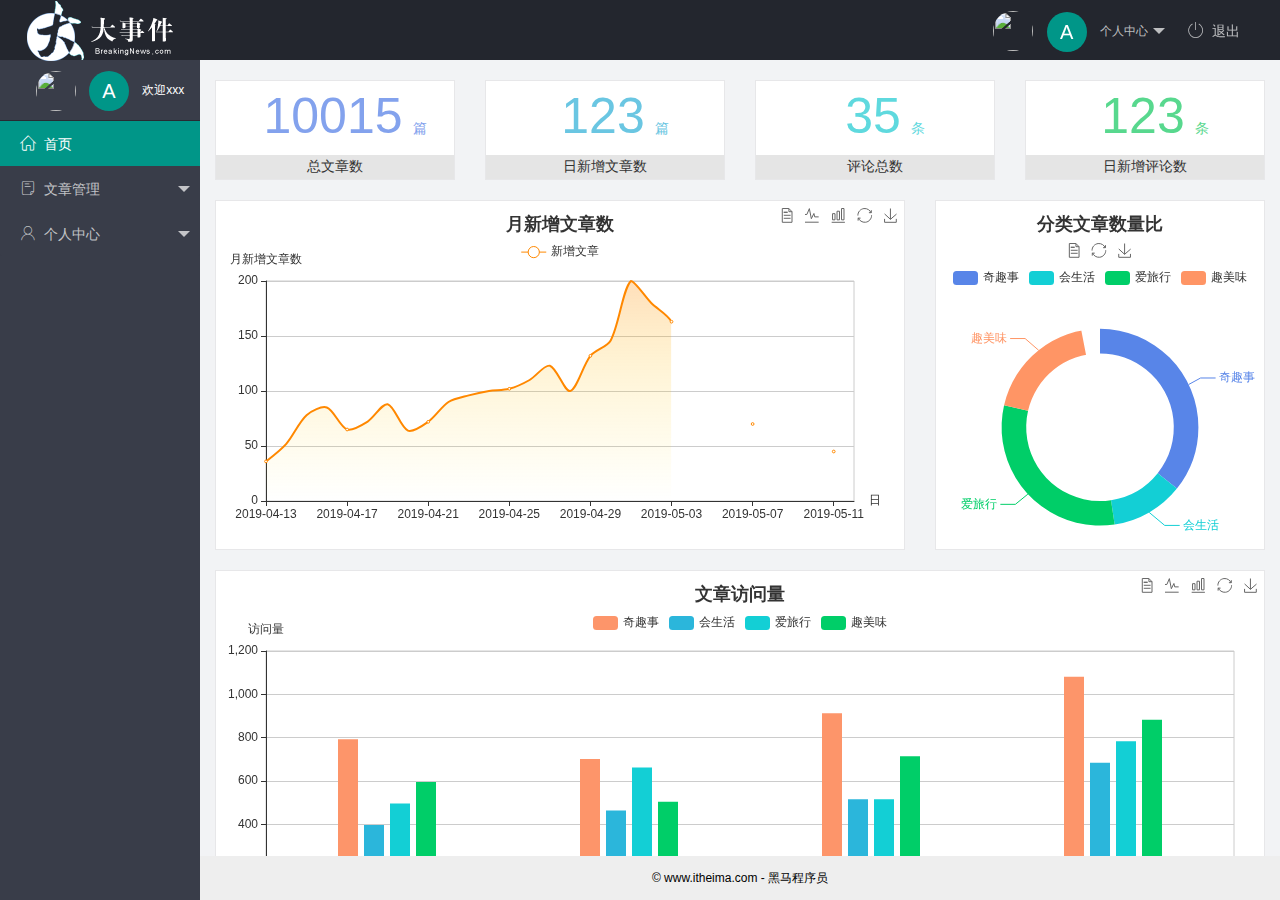
==== commit e259645c: "完成个人中心的开发" ====
--- a/index.html
+++ b/index.html
@@ -27,9 +27,9 @@
                         <span class="text-avatar">A</span> 个人中心
                     </a>
                     <dl class="layui-nav-child">
-                        <dd><a href="">基本资料</a></dd>
-                        <dd><a href="">更换头像</a></dd>
-                        <dd><a href="">重置密码</a></dd>
+                        <dd><a href="/user/user_info.html" target="fm">基本资料</a></dd>
+                        <dd><a href="/user/user_avatar.html" target="fm">更换头像</a></dd>
+                        <dd><a href="/user/user_pwd.html" target="fm">重置密码</a></dd>
                     </dl>
                 </li>
                 <li class="layui-nav-item">
@@ -81,17 +81,17 @@
                         </a>
                         <dl class="layui-nav-child">
                             <dd>
-                                <a href="javascript:;">
+                                <a href="/user/user_info.html" target="fm">
                                     <i class="layui-icon layui-icon-app"></i>基本资料
                                 </a>
                             </dd>
                             <dd>
-                                <a href="javascript:;">
+                                <a href="/user/user_avatar.html" target="fm">
                                     <i class="layui-icon layui-icon-app"></i>更换头像
                                 </a>
                             </dd>
                             <dd>
-                                <a href="javascript:;">
+                                <a href="/user/user_pwd.html" target="fm">
                                     <i class="layui-icon layui-icon-app"></i>重置密码
                                 </a>
                             </dd>
